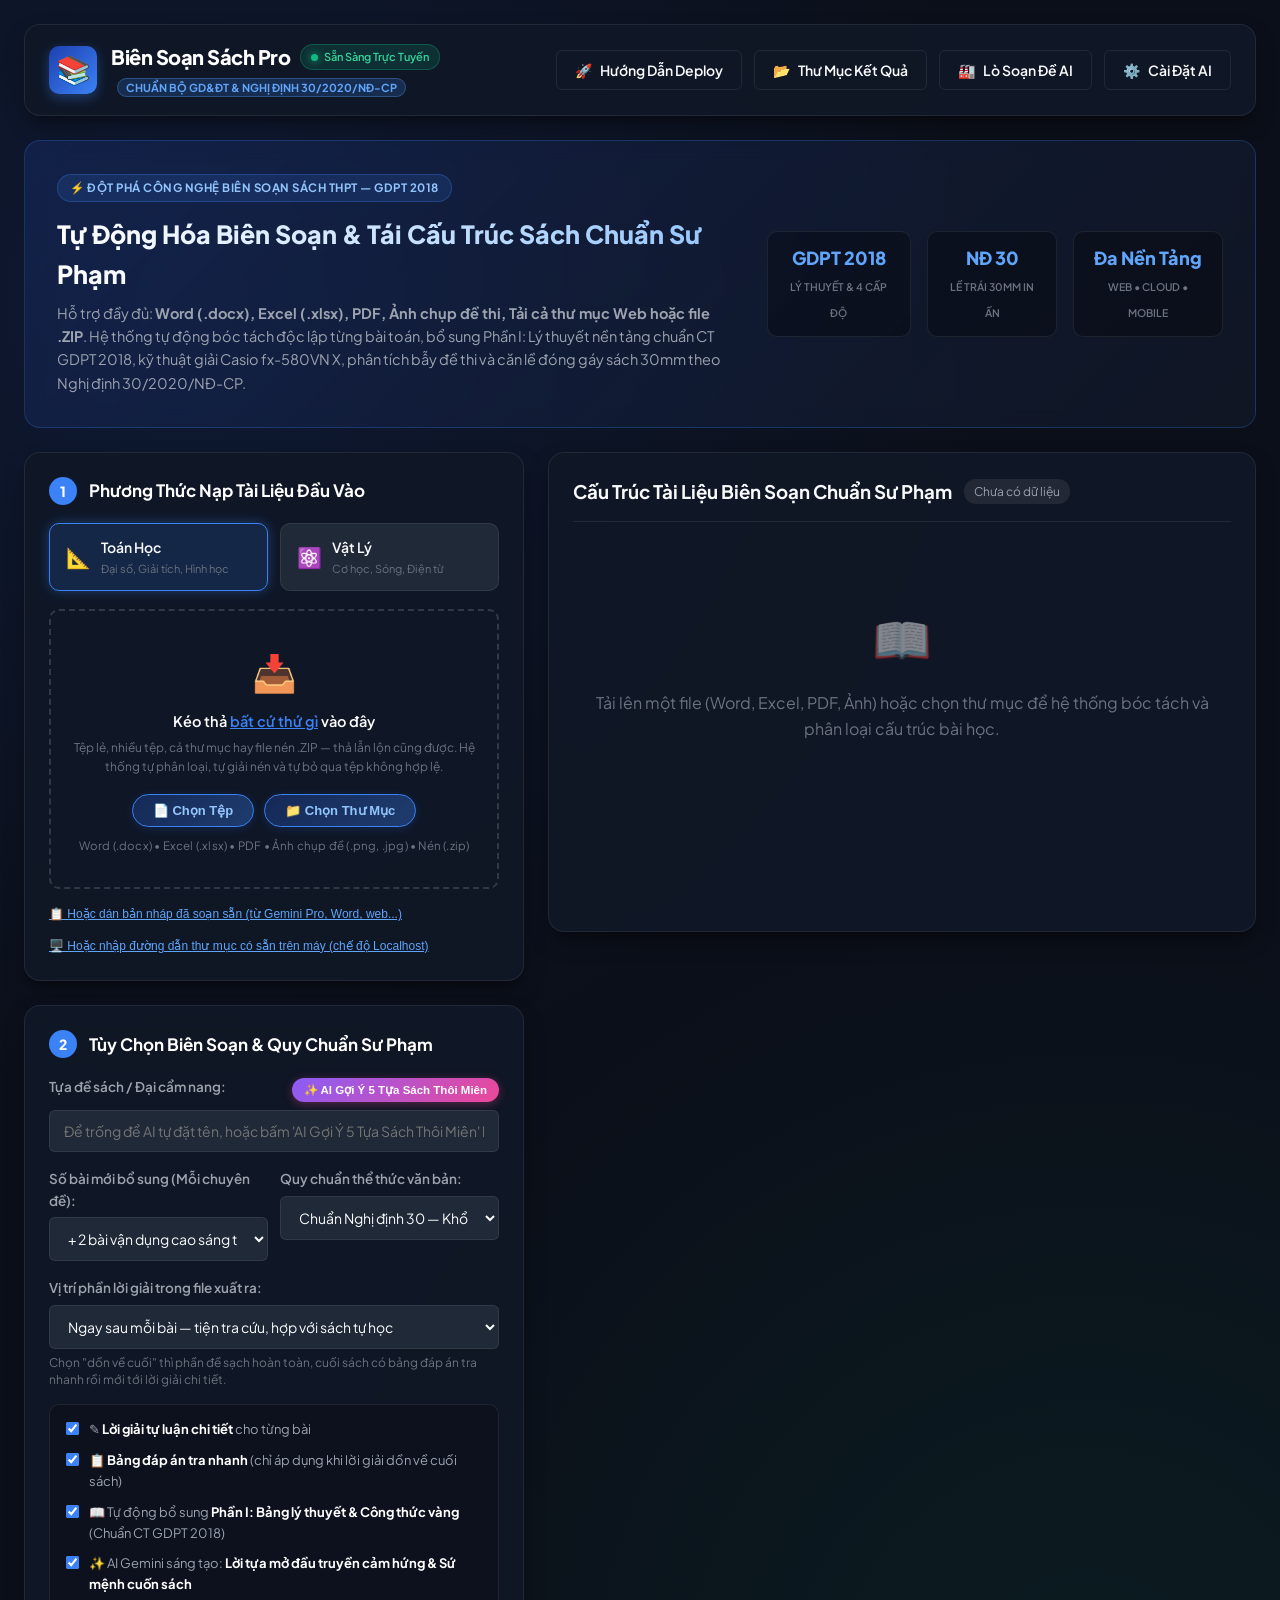
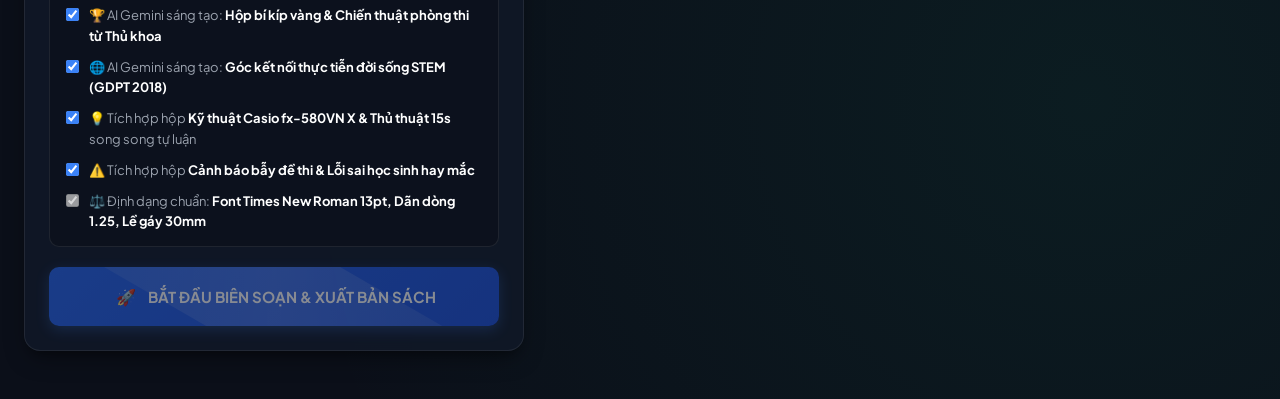
==== templates/index.html @ 0a82ee79 "feat: Nhan ban nhap dan vao - de Gemini Pro soan, cong cu chuan hoa va soi loi Nguoi dung de xuat qu" ====
<!DOCTYPE html>
<html lang="vi">
<head>
    <meta charset="UTF-8">
    <meta name="viewport" content="width=device-width, initial-scale=1.0">
    <title>Biên Soạn Sách Toán - Vật Lý Pro | Chuẩn Bộ GD&ĐT & Nghị Định 30</title>
    <link rel="preconnect" href="https://fonts.googleapis.com">
    <link rel="preconnect" href="https://fonts.gstatic.com" crossorigin>
    <link href="https://fonts.googleapis.com/css2?family=Plus+Jakarta+Sans:wght@400;500;600;700;800&family=JetBrains+Mono:wght@400;600&display=swap" rel="stylesheet">
    <link rel="stylesheet" href="/static/style.css?v=__ASSET_VERSION__">
</head>
<body>
    <div class="app-container">
        <!-- Top Navigation -->
        <header class="navbar">
            <div class="brand">
                <div class="brand-icon">📚</div>
                <div class="brand-text">
                    <div class="brand-title-wrap">
                        <h1>Biên Soạn Sách Pro</h1>
                        <span class="badge-status"><span class="dot-online"></span> Sẵn Sàng Trực Tuyến</span>
                    </div>
                    <span class="badge-tag">Chuẩn Bộ GD&ĐT & Nghị Định 30/2020/NĐ-CP</span>
                </div>
            </div>
            <div class="header-actions">
                <button id="btn-deploy-info" class="btn btn-outline" title="Hướng dẫn triển khai lên Web / Cloud Server">
                    <span class="icon">🚀</span> Hướng Dẫn Deploy
                </button>
                <button id="btn-open-folder" class="btn btn-outline" title="Mở thư mục output trên máy tính (Chế độ Local)">
                    <span class="icon">📂</span> Thư Mục Kết Quả
                </button>
                <button id="btn-forge" class="btn btn-outline" title="Dùng AI soạn câu hỏi mới cho ngân hàng, có thẩm định trước khi nhận">
                    <span class="icon">🏭</span> Lò Soạn Đề AI
                </button>
                <button id="btn-settings" class="btn btn-outline" title="Cấu hình Google Gemini AI">
                    <span class="icon">⚙️</span> Cài Đặt AI
                </button>
            </div>
        </header>

        <!-- Main Workspace -->
        <main class="main-content">
            <!-- Hero Banner -->
            <section class="hero-card">
                <div class="hero-body">
                    <div class="hero-pill">⚡ ĐỘT PHÁ CÔNG NGHỆ BIÊN SOẠN SÁCH THPT — GDPT 2018</div>
                    <h2>Tự Động Hóa Biên Soạn & Tái Cấu Trúc Sách Chuẩn Sư Phạm</h2>
                    <p>Hỗ trợ đầy đủ: <strong>Word (.docx), Excel (.xlsx), PDF, Ảnh chụp đề thi, Tải cả thư mục Web hoặc file .ZIP</strong>. Hệ thống tự động bóc tách độc lập từng bài toán, bổ sung Phần I: Lý thuyết nền tảng chuẩn CT GDPT 2018, kỹ thuật giải Casio fx-580VN X, phân tích bẫy đề thi và căn lề đóng gáy sách 30mm theo Nghị định 30/2020/NĐ-CP.</p>
                </div>
                <div class="hero-stats">
                    <div class="stat-item">
                        <span class="stat-num">GDPT 2018</span>
                        <span class="stat-label">Lý Thuyết & 4 Cấp Độ</span>
                    </div>
                    <div class="stat-item">
                        <span class="stat-num">NĐ 30</span>
                        <span class="stat-label">Lề Trái 30mm In Ấn</span>
                    </div>
                    <div class="stat-item">
                        <span class="stat-num">Đa Nền Tảng</span>
                        <span class="stat-label">Web • Cloud • Mobile</span>
                    </div>
                </div>
            </section>

            <div class="grid-layout">
                <!-- Left Column: Input & Configuration -->
                <div class="control-column">
                    <!-- Step 1: Input Mode Selection -->
                    <div class="card card-step">
                        <div class="step-header">
                            <span class="step-badge">1</span>
                            <h3>Phương Thức Nạp Tài Liệu Đầu Vào</h3>
                        </div>

                        <div class="subject-selector">
                            <div class="radio-card active" id="card-subject-toan" data-subject="toan">
                                <input type="radio" name="subject" id="subject-toan" value="toan" checked>
                                <span class="radio-icon">📐</span>
                                <div class="radio-text">
                                    <span class="radio-label">Toán Học</span>
                                    <span class="radio-sub">Đại số, Giải tích, Hình học</span>
                                </div>
                            </div>
                            <div class="radio-card" id="card-subject-vatly" data-subject="vatly">
                                <input type="radio" name="subject" id="subject-vatly" value="vatly">
                                <span class="radio-icon">⚛️</span>
                                <div class="radio-text">
                                    <span class="radio-label">Vật Lý</span>
                                    <span class="radio-sub">Cơ học, Sóng, Điện từ</span>
                                </div>
                            </div>
                        </div>

                        <!-- KHU VỰC NẠP LIỆU HỢP NHẤT -->
                        <div id="panel-ingest">
                            <div id="drop-zone" class="drop-zone">
                                <div class="drop-content">
                                    <div class="upload-icon">📥</div>
                                    <p class="drop-title">Kéo thả <span>bất cứ thứ gì</span> vào đây</p>
                                    <p class="drop-hint">
                                        Tệp lẻ, nhiều tệp, cả thư mục hay file nén .ZIP — thả lẫn lộn cũng được.
                                        Hệ thống tự phân loại, tự giải nén và tự bỏ qua tệp không hợp lệ.
                                    </p>
                                    <div class="browse-actions">
                                        <button type="button" class="btn-browse-action" id="btn-browse-file">📄 Chọn Tệp</button>
                                        <button type="button" class="btn-browse-action" id="btn-browse-folder">📁 Chọn Thư Mục</button>
                                    </div>
                                    <p class="drop-formats">Word (.docx) • Excel (.xlsx) • PDF • Ảnh chụp đề (.png, .jpg) • Nén (.zip)</p>
                                </div>
                            </div>

                            <input type="file" id="file-input" multiple
                                   accept=".docx,.doc,.xlsx,.xls,.pdf,.png,.jpg,.jpeg,.zip"
                                   style="display:none !important;">
                            <input type="file" id="folder-input" webkitdirectory directory multiple
                                   style="display:none !important;">

                            <!-- DÁN BẢN NHÁP TỪ GEMINI PRO -->
                            <div class="paste-zone">
                                <button type="button" id="toggle-paste" class="btn-link">
                                    📋 Hoặc dán bản nháp đã soạn sẵn (từ Gemini Pro, Word, web...)
                                </button>
                                <div id="paste-box" class="paste-box hidden">
                                    <div class="paste-flow">
                                        <strong>Quy trình tiết kiệm nhất:</strong>
                                        <span class="flow-step">1. Lấy câu lệnh mẫu bên dưới</span>
                                        <span class="flow-arrow">→</span>
                                        <span class="flow-step">2. Dán vào Gemini Pro, cho nó soạn</span>
                                        <span class="flow-arrow">→</span>
                                        <span class="flow-step">3. Dán kết quả về đây</span>
                                        <span class="flow-arrow">→</span>
                                        <span class="flow-step">4. Công cụ chuẩn hóa &amp; soi lỗi</span>
                                    </div>

                                    <div class="prompt-row">
                                        <label for="prompt-kind">Câu lệnh mẫu cho Gemini Pro:</label>
                                        <select id="prompt-kind" class="form-control">
                                            <option value="de_thi_2025">Soạn đề thi chuẩn 2025 (3 phần I/II/III)</option>
                                            <option value="de_thi_cu">Soạn đề trắc nghiệm truyền thống (4 phương án)</option>
                                            <option value="chuyen_de">Soạn tài liệu chuyên đề có lý thuyết</option>
                                            <option value="bo_sung_loi_giai">Bổ sung lời giải cho đề đã có</option>
                                        </select>
                                        <button type="button" id="btn-copy-prompt" class="btn btn-outline">📄 Chép câu lệnh</button>
                                    </div>
                                    <pre id="prompt-text" class="prompt-text"></pre>

                                    <label for="paste-input" class="paste-label">Dán bản nháp vào đây:</label>
                                    <textarea id="paste-input" class="form-control paste-input"
                                              placeholder="Câu 1. ...&#10;A. ...  B. ...  C. ...  D. ...&#10;Lời giải: ... Chọn C.&#10;&#10;Câu 2. ..."></textarea>
                                    <button type="button" id="btn-paste-submit" class="btn btn-primary">
                                        ⬆️ Nạp bản nháp &amp; soi lỗi
                                    </button>
                                </div>
                            </div>

                            <!-- Kết quả soi lỗi bản nháp -->
                            <div id="draft-check" class="draft-check hidden"></div>

                            <!-- Đường dẫn thư mục máy chủ (chỉ dùng khi chạy trên máy cá nhân) -->
                            <div class="server-scan-toggle">
                                <button type="button" id="toggle-server-scan" class="btn-link">
                                    🖥️ Hoặc nhập đường dẫn thư mục có sẵn trên máy (chế độ Localhost)
                                </button>
                                <div id="server-path-box" class="server-path-box hidden">
                                    <div class="input-with-button">
                                        <input type="text" id="folder-path-input" class="form-control" placeholder="Ví dụ: D:\Tài liệu số\Toán\Lớp 10">
                                        <button id="btn-scan-folder" class="btn btn-primary" type="button">Quét</button>
                                    </div>
                                </div>
                            </div>

                            <!-- Kết quả nạp liệu -->
                            <div id="ingest-results" class="folder-results-box hidden">
                                <div class="folder-summary-bar">
                                    <span id="ingest-summary" class="badge-tag">Đã nạp: 0 tài liệu</span>
                                    <button id="btn-clear-ingest" class="btn-small-danger">Xóa danh sách</button>
                                </div>
                                <div id="ingest-file-list" class="folder-file-list"></div>
                                <div id="ingest-skipped" class="ingest-skipped hidden"></div>

                                <!-- BẠN MUỐN NHẬN LẠI DẠNG NÀO -->
                                <div id="doctype-box" class="doctype-box hidden">
                                    <div id="doctype-detected" class="doctype-detected"></div>

                                    <label for="doctype-select" class="doctype-label doctype-label-main">
                                        📄 Bạn muốn nhận lại tài liệu dạng nào?
                                    </label>
                                    <select id="doctype-select" class="form-control doctype-main-select">
                                        <option value="" selected>Giữ nguyên dạng như tài liệu gốc (tự nhận diện)</option>
                                        <option value="DE_THI">ĐỀ THI — đề sạch để làm bài, đáp án &amp; lời giải dồn về cuối</option>
                                        <option value="CHUYEN_DE">TÀI LIỆU CHUYÊN ĐỀ — lý thuyết nền tảng rồi tới hệ thống bài tập</option>
                                        <option value="SACH">SÁCH NHIỀU CHƯƠNG — có mục lục, chia chương chuyên đề</option>
                                    </select>
                                    <p class="field-hint">
                                        Đưa vào đề thi mà chọn <strong>ĐỀ THI</strong> thì nhận lại đúng một đề hoàn chỉnh:
                                        phần đề sạch, cuối đề có bảng đáp án rồi mới tới hướng dẫn giải.
                                        Chọn dạng khác thì tài liệu được biên soạn lại thành dạng đó.
                                    </p>

                                    <label for="ai-scope-select" class="doctype-label">Mức dùng AI (ảnh hưởng trực tiếp tới chi phí):</label>
                                    <select id="ai-scope-select" class="form-control">
                                        <option value="thieu" selected>Tiết kiệm — chỉ nhờ AI những câu còn thiếu lời giải</option>
                                        <option value="tat_ca">Toàn bộ — AI viết lại mọi câu (tốn nhất)</option>
                                        <option value="khong">Không dùng AI — miễn phí hoàn toàn</option>
                                    </select>
                                </div>

                                <!-- Chỉ hiện khi có từ 2 tài liệu trở lên -->
                                <div id="batch-mode-selector" class="merge-mode-selector hidden">
                                    <label class="merge-option">
                                        <input type="radio" name="folder-mode" value="merge" checked>
                                        <div>
                                            <strong>📚 Gộp tất cả thành 1 cuốn ĐẠI CẨM NANG duy nhất</strong>
                                            <p>Có mục lục tổng thể, phân chia từng chương rành mạch, có lý thuyết chuyên sâu.</p>
                                        </div>
                                    </label>
                                    <label class="merge-option">
                                        <input type="radio" name="folder-mode" value="split">
                                        <div>
                                            <strong>📑 Tách riêng mỗi tài liệu thành một cuốn sách (kèm tải .ZIP 1-click)</strong>
                                            <p>Mỗi tài liệu xuất 1 file Word .docx riêng, tự động nén sẵn trọn bộ vào 1 file ZIP.</p>
                                        </div>
                                    </label>
                                </div>
                            </div>
                        </div>
                    </div>

                    <!-- Step 2: Customization Options -->
                    <div class="card card-step">
                        <div class="step-header">
                            <span class="step-badge">2</span>
                            <h3>Tùy Chọn Biên Soạn & Quy Chuẩn Sư Phạm</h3>
                        </div>

                        <div class="form-group">
                            <div class="label-with-action">
                                <label for="custom-title">Tựa đề sách / Đại cẩm nang:</label>
                                <button type="button" id="btn-suggest-titles" class="btn-ai-magic" title="Bấm để AI Gemini phân tích và sáng tạo 5 tựa sách cuốn hút người đọc nhất">
                                    ✨ AI Gợi Ý 5 Tựa Sách Thôi Miên
                                </button>
                            </div>
                            <input type="text" id="custom-title" class="form-control" placeholder="Để trống để AI tự đặt tên, hoặc bấm 'AI Gợi Ý 5 Tựa Sách Thôi Miên' bên trên...">

                            <!-- Drawer hiển thị 5 tựa sách thôi miên -->
                            <div id="ai-titles-drawer" class="ai-titles-drawer hidden">
                                <div class="ai-drawer-header">
                                    <h4>✨ 5 Tựa Đề Ngắn Gọn & Hook Hấp Dẫn:</h4>
                                    <div class="ai-drawer-actions">
                                        <button type="button" id="btn-refresh-titles" class="btn-refresh-titles" title="Đề xuất 5 tựa hoàn toàn khác">🔄 Đổi 5 tựa khác</button>
                                        <button type="button" id="btn-close-titles" class="btn-close-drawer">✕ Đóng</button>
                                    </div>
                                </div>
                                <div id="ai-titles-list" class="ai-titles-list">
                                    <div class="ai-title-loading">Đang phân tích tài liệu và kích hoạt động cơ sáng tạo Gemini AI...</div>
                                </div>
                            </div>
                        </div>

                        <div class="form-row">
                            <div class="form-group">
                                <label for="add-count">Số bài mới bổ sung (Mỗi chuyên đề):</label>
                                <select id="add-count" class="form-control">
                                    <option value="2" selected>+ 2 bài vận dụng cao sáng tạo</option>
                                    <option value="5">+ 5 bài vận dụng cao phân hóa</option>
                                    <option value="10">+ 10 bài phân hóa sâu</option>
                                    <option value="0">Không thêm bài mới</option>
                                </select>
                            </div>

                            <div class="form-group">
                                <label for="paper-format">Quy chuẩn thể thức văn bản:</label>
                                <select id="paper-format" class="form-control">
                                    <option value="a4" selected>Chuẩn Nghị định 30 — Khổ A4 (210×297mm), lề 30-15-20-20mm</option>
                                    <option value="b5">Sách bỏ túi — Khổ B5 (176×250mm), lề 30-15-20-20mm</option>
                                </select>
                            </div>
                        </div>

                        <div class="form-group">
                            <label for="solution-place">Vị trí phần lời giải trong file xuất ra:</label>
                            <select id="solution-place" class="form-control">
                                <option value="sau_moi_bai" selected>Ngay sau mỗi bài — tiện tra cứu, hợp với sách tự học</option>
                                <option value="cuoi_sach">Dồn về cuối sách — học sinh tự làm trước rồi mới xem đáp án</option>
                            </select>
                            <p class="field-hint">
                                Chọn "dồn về cuối" thì phần đề sạch hoàn toàn, cuối sách có bảng đáp án
                                tra nhanh rồi mới tới lời giải chi tiết.
                            </p>
                        </div>

                        <div class="feature-checklist">
                            <label class="checkbox-row">
                                <input type="checkbox" id="check-solution" checked>
                                <span>✎ <strong>Lời giải tự luận chi tiết</strong> cho từng bài</span>
                            </label>
                            <label class="checkbox-row">
                                <input type="checkbox" id="check-answer-key" checked>
                                <span>📋 <strong>Bảng đáp án tra nhanh</strong> (chỉ áp dụng khi lời giải dồn về cuối sách)</span>
                            </label>
                            <label class="checkbox-row">
                                <input type="checkbox" id="check-theory" checked>
                                <span>📖 Tự động bổ sung <strong>Phần I: Bảng lý thuyết & Công thức vàng</strong> (Chuẩn CT GDPT 2018)</span>
                            </label>
                            <label class="checkbox-row">
                                <input type="checkbox" id="check-foreword" checked>
                                <span>✨ AI Gemini sáng tạo: <strong>Lời tựa mở đầu truyền cảm hứng & Sứ mệnh cuốn sách</strong></span>
                            </label>
                            <label class="checkbox-row">
                                <input type="checkbox" id="check-secrets" checked>
                                <span>🏆 AI Gemini sáng tạo: <strong>Hộp bí kíp vàng & Chiến thuật phòng thi từ Thủ khoa</strong></span>
                            </label>
                            <label class="checkbox-row">
                                <input type="checkbox" id="check-stem" checked>
                                <span>🌐 AI Gemini sáng tạo: <strong>Góc kết nối thực tiễn đời sống STEM (GDPT 2018)</strong></span>
                            </label>
                            <label class="checkbox-row">
                                <input type="checkbox" id="check-casio" checked>
                                <span>💡 Tích hợp hộp <strong>Kỹ thuật Casio fx-580VN X & Thủ thuật 15s</strong> song song tự luận</span>
                            </label>
                            <label class="checkbox-row">
                                <input type="checkbox" id="check-traps" checked>
                                <span>⚠️ Tích hợp hộp <strong>Cảnh báo bẫy đề thi & Lỗi sai học sinh hay mắc</strong></span>
                            </label>
                            <label class="checkbox-row">
                                <input type="checkbox" id="check-font" checked disabled>
                                <span>⚖️ Định dạng chuẩn: <strong>Font Times New Roman 13pt, Dãn dòng 1.25, Lề gáy 30mm</strong></span>
                            </label>
                        </div>

                        <button id="btn-process" class="btn btn-primary btn-large btn-glow" disabled>
                            <span class="btn-icon">🚀</span> BẮT ĐẦU BIÊN SOẠN & XUẤT BẢN SÁCH
                        </button>
                    </div>
                </div>

                <!-- Right Column: Live Progress & Preview -->
                <div class="preview-column">
                    <!-- Progress Card -->
                    <div id="progress-card" class="card hidden">
                        <div class="step-header">
                            <div class="spinner"></div>
                            <h3>Tiến Trình Biên Soạn & Xuất Bản Sách</h3>
                        </div>
                        <div class="progress-container">
                            <div id="progress-bar" class="progress-bar"></div>
                        </div>
                        <p id="progress-status" class="progress-status-text">Đang chuẩn bị...</p>
                        <div class="progress-steps-list">
                            <div class="p-step active" id="pstep-1">✔ 1. Bóc tách độc lập bài toán</div>
                            <div class="p-step" id="pstep-2">⏳ 2. Bổ sung lý thuyết GDPT 2018</div>
                            <div class="p-step" id="pstep-3">⏳ 3. Thiết lập lời giải kép & Casio</div>
                            <div class="p-step" id="pstep-4">⏳ 4. Kiểm định thể thức Nghị định 30</div>
                        </div>
                    </div>

                    <!-- Result Ready Card -->
                    <div id="result-card" class="card result-card hidden">
                        <div class="result-header">
                            <div class="result-badge">🎉 ĐÃ BIÊN SOẠN THÀNH CÔNG THEO CHUẨN BGD</div>
                            <h3 id="result-book-title">Tên sách</h3>
                            <p id="result-book-subtitle" class="subtitle-text">Phụ đề</p>
                        </div>

                        <!-- Action Buttons: Download & Live Web Reader -->
                        <div id="result-single-actions" class="download-action-box">
                            <a id="btn-download" href="#" class="btn btn-success btn-large">
                                <span class="icon">📥</span> TẢI FILE WORD (.DOCX)
                            </a>
                            <button id="btn-read-online" class="btn btn-primary btn-large">
                                <span class="icon">👁️</span> ĐỌC SÁCH TRỰC TUYẾN
                            </button>
                            <button id="btn-open-result-folder" class="btn btn-secondary">
                                <span class="icon">📂</span> Mở Thư Mục
                            </button>
                        </div>

                        <!-- Result list if batch mode -->
                        <div id="result-batch-list" class="result-batch-list hidden">
                            <!-- Injected dynamically -->
                        </div>

                        <!-- QA Pre-flight Audit Scorecard -->
                        <div id="qa-scorecard" class="qa-scorecard hidden">
                            <div class="scorecard-header">
                                <div class="score-title-group">
                                    <span class="score-title">📋 BẢNG THẨM ĐỊNH CHẤT LƯỢNG VĂN BẢN</span>
                                    <span class="score-sub">Tuân thủ Nghị định 30/2020/NĐ-CP & Chương trình GDPT 2018</span>
                                </div>
                                <span id="qa-total-score" class="score-badge badge-success">100 / 100 ĐIỂM</span>
                            </div>
                            <div id="qa-checks-list" class="qa-checks-grid">
                                <!-- Dynamic check items -->
                            </div>
                        </div>
                    </div>

                    <!-- Preview Card -->
                    <div class="card preview-card">
                        <div class="card-header-bar">
                            <div class="header-left">
                                <h3>Cấu Trúc Tài Liệu Biên Soạn Chuẩn Sư Phạm</h3>
                                <span id="preview-badge" class="preview-badge">Chưa có dữ liệu</span>
                            </div>
                            <div class="preview-toolbar hidden" id="preview-toolbar">
                                <div class="level-filters">
                                    <button class="filter-chip active" data-level="all">Tất cả</button>
                                    <button class="filter-chip" data-level="Nhận biết">Nhận biết</button>
                                    <button class="filter-chip" data-level="Thông hiểu">Thông hiểu</button>
                                    <button class="filter-chip" data-level="Vận dụng">Vận dụng</button>
                                    <button class="filter-chip" data-level="Vận dụng cao">Vận dụng cao</button>
                                </div>
                                <button id="btn-toggle-solutions" class="btn-text-sm">👁️ Ẩn/Hiện Lời Giải</button>
                            </div>
                        </div>

                        <div id="preview-placeholder" class="preview-placeholder">
                            <div class="empty-icon">📖</div>
                            <p>Tải lên một file (Word, Excel, PDF, Ảnh) hoặc chọn thư mục để hệ thống bóc tách và phân loại cấu trúc bài học.</p>
                        </div>

                        <div id="preview-list" class="preview-list hidden">
                            <!-- Injected dynamically via JS -->
                        </div>
                    </div>
                </div>
            </div>
        </main>

        <!-- MODAL 1: Settings Modal -->
        <div id="modal-settings" class="modal-overlay hidden">
            <div class="modal-box">
                <div class="modal-header">
                    <h3>⚙️ Cấu Hình Google Gemini AI</h3>
                    <button id="btn-close-modal" class="btn-close">✕</button>
                </div>
                <div class="modal-body">
                    <div class="form-group">
                        <label for="gemini-api-key">Gemini API Key của riêng bạn:</label>
                        <div class="input-with-button">
                            <input type="password" id="gemini-api-key" class="form-control" placeholder="Dán khóa API của bạn (AIzaSy...)">
                            <button id="btn-toggle-key" class="btn-small" type="button">Hiện</button>
                        </div>
                        <div id="key-status" class="key-status">Chưa có khóa — đang dùng Bộ máy Offline</div>
                        <p class="field-hint">
                            🔒 <strong>Khóa chỉ được lưu trên trình duyệt của chính bạn</strong> và gửi kèm từng lượt biên soạn.
                            Máy chủ không lưu lại và không dùng chung với ai. Người khác vào trang này phải dán khóa của họ,
                            mỗi người tiêu hạn mức trên tài khoản Google của riêng mình.
                        </p>
                        <p class="field-hint">
                            Lấy API Key miễn phí tại <a href="https://aistudio.google.com/app/apikey" target="_blank">Google AI Studio</a>.
                            Để trống thì ứng dụng vẫn chạy bằng <strong>Bộ máy Toán học Thông minh Offline</strong>.
                        </p>
                    </div>

                    <div class="form-group">
                        <label for="gemini-model">Mô hình AI:</label>
                        <select id="gemini-model" class="form-control">
                            <option value="gemini-3.6-flash" selected>Gemini 3.6 Flash — nhanh, tiết kiệm hạn mức (khuyên dùng)</option>
                            <option value="gemini-3.6-pro">Gemini 3.6 Pro — lời giải sâu hơn, tốn hạn mức hơn</option>
                            <option value="gemini-2.5-flash">Gemini 2.5 Flash</option>
                            <option value="gemini-2.5-pro">Gemini 2.5 Pro</option>
                            <option value="gemini-2.0-flash">Gemini 2.0 Flash</option>
                        </select>
                        <p class="field-hint">Mô hình áp dụng cho riêng bạn, không ảnh hưởng người khác đang dùng trang.</p>
                    </div>
                </div>
                <div class="modal-footer">
                    <button id="btn-save-settings" class="btn btn-primary">Lưu Cấu Hình</button>
                </div>
            </div>
        </div>

        <!-- MODAL 2: Interactive Web Book Reader Modal (Đọc sách trực tuyến) -->
        <div id="modal-reader" class="modal-overlay hidden">
            <div class="modal-box reader-modal-box">
                <div class="modal-header reader-header">
                    <div class="reader-header-title">
                        <span class="reader-badge">CHUẨN SÁCH IN NGHỊ ĐỊNH 30 / GDPT 2018</span>
                        <h3 id="reader-book-title">Tên sách</h3>
                        <p id="reader-book-subtitle">Phụ đề</p>
                    </div>
                    <div class="reader-header-actions">
                        <button id="btn-print-reader" class="btn btn-outline btn-sm">🖨️ In / Xuất PDF</button>
                        <button id="btn-close-reader" class="btn-close">✕</button>
                    </div>
                </div>
                <div class="reader-body">
                    <div id="reader-content" class="reader-paper-a4">
                        <!-- Book Content rendered here formatted like a real published book -->
                    </div>
                </div>
            </div>
        </div>

        <!-- MODAL: LÒ SOẠN ĐỀ AI -->
        <div id="modal-forge" class="modal-overlay hidden">
            <div class="modal-box modal-box-wide">
                <div class="modal-header">
                    <h3>🏭 Lò Soạn Đề AI — Ngân hàng câu hỏi</h3>
                    <button id="btn-close-forge" class="btn-close">✕</button>
                </div>
                <div class="modal-body">
                    <div class="forge-note">
                        AI soạn đề mới, nhưng <strong>không câu nào vào ngân hàng nếu chưa qua đủ 3 lớp thẩm định</strong>:
                        kiểm tra cấu trúc → bắt AI giải lại độc lập (giấu đáp án) → đối chiếu số bằng sympy.
                        Câu bị loại vẫn hiện kèm lý do để bạn biết AI sai ở đâu.
                    </div>

                    <div id="forge-stats" class="forge-stats">Đang tải ngân hàng...</div>

                    <div class="forge-form">
                        <div class="form-group">
                            <label for="forge-topic">Chuyên đề:</label>
                            <select id="forge-topic" class="form-control"></select>
                        </div>
                        <div class="forge-row">
                            <div class="form-group">
                                <label for="forge-grade">Khối lớp:</label>
                                <select id="forge-grade" class="form-control">
                                    <option value="Lớp 10">Lớp 10</option>
                                    <option value="Lớp 11">Lớp 11</option>
                                    <option value="Lớp 12" selected>Lớp 12</option>
                                </select>
                            </div>
                            <div class="form-group">
                                <label for="forge-level">Mức độ:</label>
                                <select id="forge-level" class="form-control">
                                    <option value="Nhận biết">Nhận biết</option>
                                    <option value="Thông hiểu">Thông hiểu</option>
                                    <option value="Vận dụng" selected>Vận dụng</option>
                                    <option value="Vận dụng cao">Vận dụng cao</option>
                                </select>
                            </div>
                            <div class="form-group">
                                <label for="forge-count">Số câu:</label>
                                <select id="forge-count" class="form-control">
                                    <option value="2">2 câu</option>
                                    <option value="4" selected>4 câu</option>
                                    <option value="6">6 câu</option>
                                    <option value="8">8 câu</option>
                                </select>
                            </div>
                        </div>
                        <button id="btn-forge-run" class="btn btn-primary btn-large">
                            ⚡ Soạn đề & Thẩm định
                        </button>
                        <p class="field-hint">
                            Mỗi lượt soạn tốn <strong>2 lượt gọi API</strong> (1 soạn + 1 giải lại đối chiếu),
                            không phụ thuộc số câu. Gói Gemini miễn phí cho 20 lượt/ngày.
                        </p>
                    </div>

                    <div class="forge-backup">
                        <span class="forge-backup-note">
                            ⚠️ Trên bản Web, ngân hàng bị xóa mỗi lần deploy lại (đĩa máy chủ là tạm).
                            Hãy tải về để giữ công soạn đề.
                        </span>
                        <div class="forge-backup-actions">
                            <button type="button" id="btn-bank-export" class="btn btn-outline">📥 Tải ngân hàng về</button>
                            <button type="button" id="btn-bank-import" class="btn btn-outline">📤 Nhập lại từ tệp</button>
                            <input type="file" id="bank-import-input" accept=".json" style="display:none !important;">
                        </div>
                    </div>

                    <div id="forge-result" class="forge-result hidden"></div>
                </div>
            </div>
        </div>

        <!-- MÀN HÌNH KHÓA: chỉ hiện khi máy chủ có đặt mã truy cập nội bộ -->
        <div id="access-gate" class="access-gate hidden">
            <div class="access-box">
                <div class="access-icon">🔐</div>
                <h2>Tài liệu nội bộ</h2>
                <p class="access-desc">
                    Trang này chỉ dành cho người được cấp quyền.
                    Vui lòng nhập mã truy cập để tiếp tục.
                </p>
                <input type="password" id="access-code-input" class="form-control"
                       placeholder="Nhập mã truy cập" autocomplete="current-password">
                <div id="access-error" class="access-error hidden">Mã truy cập không đúng. Vui lòng thử lại.</div>
                <button id="btn-access-submit" class="btn btn-primary btn-large">Vào trang</button>
                <p class="access-hint">Mã được ghi nhớ trên trình duyệt này, lần sau không phải nhập lại.</p>
            </div>
        </div>

        <!-- MODAL 3: Cloud Web Deploy Guide Modal -->
        <div id="modal-deploy" class="modal-overlay hidden">
            <div class="modal-box">
                <div class="modal-header">
                    <h3>🚀 Hướng Dẫn Triển Khai Web (Cloud Deployment)</h3>
                    <button id="btn-close-deploy" class="btn-close">✕</button>
                </div>
                <div class="modal-body deploy-modal-content">
                    <p class="deploy-intro">Ứng dụng đã được tích hợp sẵn <strong>Dockerfile, requirements.txt và host binding 0.0.0.0</strong>, sẵn sàng triển khai 1-click lên bất kỳ dịch vụ Cloud nào:</p>
                    
                    <div class="deploy-card">
                        <h4>1. Triển khai qua Docker</h4>
                        <code>docker build -t bien-soan-sach .<br>docker run -p 8501:8501 bien-soan-sach</code>
                    </div>

                    <div class="deploy-card">
                        <h4>2. Triển khai Render.com / Railway / Cloud Run</h4>
                        <p><strong>Build Command:</strong> <code>pip install -r requirements.txt</code></p>
                        <p><strong>Start Command:</strong> <code>python app.py</code> hoặc <code>uvicorn app:app --host 0.0.0.0 --port $PORT</code></p>
                    </div>

                    <div class="deploy-card">
                        <h4>3. Triển khai VPS Linux (Ubuntu / Debian)</h4>
                        <code>git clone &lt;repo&gt;<br>pip install -r requirements.txt<br>nohup python app.py &</code>
                    </div>
                </div>
                <div class="modal-footer">
                    <button id="btn-dismiss-deploy" class="btn btn-primary">Đã Hiểu</button>
                </div>
            </div>
        </div>

    </div>

    <script src="/static/app.js?v=__ASSET_VERSION__"></script>
</body>
</html>
---- static/style.css ----
:root {
    --bg-main: #0B0F19;
    --bg-card: rgba(17, 24, 39, 0.88);
    --bg-card-hover: rgba(26, 36, 56, 0.92);
    --bg-input: #1F2937;
    --border-color: rgba(255, 255, 255, 0.08);
    --border-active: #3B82F6;

    --primary: #3B82F6;
    --primary-hover: #2563EB;
    --primary-glow: rgba(59, 130, 246, 0.35);

    --success: #10B981;
    --success-bg: rgba(16, 185, 129, 0.12);
    --success-border: rgba(16, 185, 129, 0.3);

    --warning: #F59E0B;
    --warning-bg: rgba(245, 158, 11, 0.12);

    --danger: #EF4444;
    --danger-bg: rgba(239, 68, 68, 0.12);
    --danger-border: rgba(239, 68, 68, 0.3);

    --text-main: #F9FAFB;
    --text-muted: #9CA3AF;
    --text-dim: #6B7280;

    --radius-lg: 16px;
    --radius-md: 10px;
    --radius-sm: 6px;
    --shadow-card: 0 10px 25px -5px rgba(0, 0, 0, 0.4), 0 8px 10px -6px rgba(0, 0, 0, 0.3);
    --transition: all 0.25s cubic-bezier(0.4, 0, 0.2, 1);
}

* {
    margin: 0;
    padding: 0;
    box-sizing: border-box;
}

body {
    font-family: 'Plus Jakarta Sans', -apple-system, BlinkMacSystemFont, 'Segoe UI', Roboto, sans-serif;
    background-color: var(--bg-main);
    color: var(--text-main);
    line-height: 1.6;
    min-height: 100vh;
    background-image: 
        radial-gradient(circle at 15% 15%, rgba(37, 99, 235, 0.12) 0%, transparent 40%),
        radial-gradient(circle at 85% 85%, rgba(16, 185, 129, 0.08) 0%, transparent 40%);
}

.app-container {
    max-width: 1400px;
    margin: 0 auto;
    padding: 24px;
}

/* ==========================================
   NAVIGATION
   ========================================== */
.navbar {
    display: flex;
    justify-content: space-between;
    align-items: center;
    padding: 16px 24px;
    background: var(--bg-card);
    backdrop-filter: blur(12px);
    border: 1px solid var(--border-color);
    border-radius: var(--radius-lg);
    margin-bottom: 24px;
    box-shadow: var(--shadow-card);
}

.brand {
    display: flex;
    align-items: center;
    gap: 14px;
}

.brand-icon {
    font-size: 28px;
    background: linear-gradient(135deg, #1E40AF, #3B82F6);
    width: 48px;
    height: 48px;
    display: flex;
    align-items: center;
    justify-content: center;
    border-radius: var(--radius-md);
    box-shadow: 0 4px 12px var(--primary-glow);
}

.brand-text h1 {
    font-size: 20px;
    font-weight: 800;
    letter-spacing: -0.5px;
    color: #FFFFFF;
}

.badge-tag {
    font-size: 11px;
    font-weight: 700;
    text-transform: uppercase;
    background: rgba(59, 130, 246, 0.2);
    color: #60A5FA;
    padding: 2px 8px;
    border-radius: 20px;
    border: 1px solid rgba(96, 165, 250, 0.3);
    margin-left: 6px;
}

.header-actions {
    display: flex;
    gap: 12px;
}

/* ==========================================
   HERO BANNER
   ========================================== */
.hero-card {
    background: linear-gradient(135deg, rgba(30, 58, 138, 0.3) 0%, rgba(17, 24, 39, 0.8) 100%);
    border: 1px solid rgba(59, 130, 246, 0.25);
    border-radius: var(--radius-lg);
    padding: 32px;
    margin-bottom: 24px;
    display: flex;
    justify-content: space-between;
    align-items: center;
    gap: 32px;
    backdrop-filter: blur(10px);
}

.hero-body h2 {
    font-size: 25px;
    font-weight: 800;
    margin-bottom: 8px;
    background: linear-gradient(90deg, #FFFFFF, #93C5FD);
    -webkit-background-clip: text;
    -webkit-text-fill-color: transparent;
}

.hero-body p {
    color: var(--text-muted);
    font-size: 14.5px;
    max-width: 720px;
}

.hero-stats {
    display: flex;
    gap: 16px;
}

.stat-item {
    background: rgba(0, 0, 0, 0.3);
    border: 1px solid var(--border-color);
    padding: 12px 18px;
    border-radius: var(--radius-md);
    text-align: center;
    min-width: 120px;
}

.stat-num {
    display: block;
    font-size: 18px;
    font-weight: 800;
    color: #60A5FA;
}

.stat-label {
    font-size: 10.5px;
    color: var(--text-dim);
    text-transform: uppercase;
    font-weight: 600;
}

/* ==========================================
   GRID LAYOUT
   ========================================== */
.grid-layout {
    display: grid;
    grid-template-columns: 500px 1fr;
    gap: 24px;
}

@media (max-width: 1100px) {
    .grid-layout {
        grid-template-columns: 1fr;
    }
    .hero-card {
        flex-direction: column;
        align-items: flex-start;
    }
}

/* ==========================================
   CARDS & STEPS
   ========================================== */
.card {
    background: var(--bg-card);
    border: 1px solid var(--border-color);
    border-radius: var(--radius-lg);
    padding: 24px;
    box-shadow: var(--shadow-card);
    backdrop-filter: blur(12px);
    margin-bottom: 24px;
}

.step-header {
    display: flex;
    align-items: center;
    gap: 12px;
    margin-bottom: 18px;
}

.step-badge {
    width: 28px;
    height: 28px;
    border-radius: 50%;
    background: var(--primary);
    color: #FFF;
    display: flex;
    align-items: center;
    justify-content: center;
    font-size: 14px;
    font-weight: 800;
}

.step-header h3 {
    font-size: 17px;
    font-weight: 700;
    color: #FFF;
}

/* ==========================================
   TABS SELECTOR
   ========================================== */
.tab-buttons {
    display: grid;
    grid-template-columns: 1fr 1fr;
    gap: 8px;
    margin-bottom: 16px;
}

.tab-btn {
    padding: 10px 12px;
    background: rgba(255, 255, 255, 0.05);
    border: 1px solid var(--border-color);
    border-radius: var(--radius-sm);
    color: var(--text-muted);
    font-size: 12.5px;
    font-weight: 600;
    cursor: pointer;
    transition: var(--transition);
    font-family: inherit;
}

.tab-btn:hover {
    background: rgba(255, 255, 255, 0.1);
}

.tab-btn.active {
    background: rgba(59, 130, 246, 0.2);
    border-color: var(--primary);
    color: #FFF;
}

/* ==========================================
   SUBJECT SELECTOR
   ========================================== */
.subject-selector {
    display: grid;
    grid-template-columns: 1fr 1fr;
    gap: 12px;
    margin-bottom: 18px;
}

.radio-card {
    display: flex;
    align-items: center;
    gap: 10px;
    padding: 12px 16px;
    background: var(--bg-input);
    border: 1px solid var(--border-color);
    border-radius: var(--radius-md);
    cursor: pointer;
    transition: var(--transition);
}

.radio-card input {
    display: none;
}

.radio-card.active {
    background: rgba(59, 130, 246, 0.15);
    border-color: var(--primary);
    box-shadow: 0 0 12px var(--primary-glow);
}

.radio-icon {
    font-size: 20px;
}

.radio-label {
    font-weight: 600;
    font-size: 14px;
}

/* ==========================================
   DROP ZONE & FOLDER RESULTS
   ========================================== */
.drop-zone {
    border: 2px dashed rgba(255, 255, 255, 0.15);
    border-radius: var(--radius-md);
    padding: 32px 20px;
    text-align: center;
    cursor: pointer;
    transition: var(--transition);
    background: rgba(17, 24, 39, 0.5);
}

.drop-zone:hover, .drop-zone.dragover {
    border-color: var(--primary);
    background: rgba(59, 130, 246, 0.08);
}

.upload-icon {
    font-size: 36px;
    margin-bottom: 10px;
}

.drop-title {
    font-size: 14.5px;
    font-weight: 600;
    color: #FFF;
    margin-bottom: 4px;
}

.drop-title span {
    color: var(--primary);
    text-decoration: underline;
}

.drop-hint {
    font-size: 12px;
    color: var(--text-dim);
}

.btn-browse-action {
    margin-top: 14px;
    background: linear-gradient(135deg, rgba(37, 99, 235, 0.25), rgba(59, 130, 246, 0.35));
    border: 1px solid #3B82F6;
    color: #93C5FD;
    padding: 8px 20px;
    border-radius: 20px;
    font-size: 13px;
    font-weight: 700;
    cursor: pointer;
    transition: all 0.25s ease;
    display: inline-block;
    box-shadow: 0 2px 8px rgba(37, 99, 235, 0.2);
}

.btn-browse-action:hover {
    background: linear-gradient(135deg, #2563EB, #1D4ED8);
    color: #FFF;
    transform: translateY(-2px);
    box-shadow: 0 4px 14px rgba(37, 99, 235, 0.45);
}

.file-status-box {
    display: flex;
    justify-content: space-between;
    align-items: center;
    background: rgba(59, 130, 246, 0.1);
    border: 1px solid rgba(59, 130, 246, 0.3);
    padding: 12px 16px;
    border-radius: var(--radius-md);
    margin-top: 14px;
}

.file-info {
    display: flex;
    align-items: center;
    gap: 12px;
}

.file-icon {
    font-size: 24px;
}

.file-name {
    display: block;
    font-weight: 600;
    font-size: 14px;
    color: #FFF;
}

.file-count {
    display: block;
    font-size: 12px;
    color: #93C5FD;
}

/* Folder Results */
.folder-results-box {
    background: rgba(0, 0, 0, 0.25);
    border: 1px solid var(--border-color);
    border-radius: var(--radius-md);
    padding: 14px;
    margin-top: 14px;
}

.folder-summary-bar {
    margin-bottom: 10px;
}

.folder-file-list {
    max-height: 180px;
    overflow-y: auto;
    display: flex;
    flex-direction: column;
    gap: 6px;
    margin-bottom: 14px;
    padding-right: 4px;
}

.folder-file-item {
    display: flex;
    justify-content: space-between;
    align-items: center;
    background: rgba(255, 255, 255, 0.03);
    padding: 6px 10px;
    border-radius: var(--radius-sm);
    font-size: 12.5px;
}

.merge-mode-selector {
    display: flex;
    flex-direction: column;
    gap: 10px;
    border-top: 1px solid var(--border-color);
    padding-top: 12px;
}

.merge-option {
    display: flex;
    align-items: flex-start;
    gap: 10px;
    background: rgba(255, 255, 255, 0.03);
    padding: 10px 12px;
    border-radius: var(--radius-sm);
    cursor: pointer;
    border: 1px solid transparent;
    transition: var(--transition);
}

.merge-option input {
    margin-top: 3px;
    accent-color: var(--primary);
}

.merge-option:hover {
    border-color: rgba(255, 255, 255, 0.15);
}

.merge-option strong {
    display: block;
    font-size: 13px;
    color: #FFF;
}

.merge-option p {
    font-size: 11.5px;
    color: var(--text-muted);
}

/* ==========================================
   FORMS & CONTROLS
   ========================================== */
.form-group {
    margin-bottom: 16px;
}

.form-group label {
    display: block;
    font-size: 13.5px;
    font-weight: 600;
    color: var(--text-muted);
    margin-bottom: 6px;
}

.form-row {
    display: grid;
    grid-template-columns: 1fr 1fr;
    gap: 12px;
}

.form-control {
    width: 100%;
    padding: 11px 14px;
    background: var(--bg-input);
    border: 1px solid var(--border-color);
    border-radius: var(--radius-sm);
    color: var(--text-main);
    font-family: inherit;
    font-size: 14px;
    outline: none;
    transition: var(--transition);
}

.form-control:focus {
    border-color: var(--primary);
    box-shadow: 0 0 0 3px var(--primary-glow);
}

.feature-checklist {
    background: rgba(0, 0, 0, 0.2);
    border: 1px solid var(--border-color);
    border-radius: var(--radius-md);
    padding: 14px 16px;
    margin-bottom: 20px;
    display: flex;
    flex-direction: column;
    gap: 10px;
}

.checkbox-row {
    display: flex;
    align-items: flex-start;
    gap: 10px;
    font-size: 13px;
    color: var(--text-muted);
    cursor: pointer;
}

.checkbox-row input {
    margin-top: 3px;
    accent-color: var(--primary);
}

.checkbox-row strong {
    color: #FFF;
}

/* ==========================================
   BUTTONS
   ========================================== */
.btn {
    display: inline-flex;
    align-items: center;
    justify-content: center;
    gap: 8px;
    padding: 10px 18px;
    font-size: 14px;
    font-weight: 600;
    border-radius: var(--radius-sm);
    cursor: pointer;
    transition: var(--transition);
    border: none;
    text-decoration: none;
    font-family: inherit;
}

.btn-large {
    width: 100%;
    padding: 15px 24px;
    font-size: 15px;
    font-weight: 700;
    border-radius: var(--radius-md);
}

.btn-primary {
    background: linear-gradient(135deg, #2563EB, #1D4ED8);
    color: #FFF;
    box-shadow: 0 4px 14px var(--primary-glow);
}

.btn-primary:hover:not(:disabled) {
    background: linear-gradient(135deg, #3B82F6, #2563EB);
    transform: translateY(-1px);
    box-shadow: 0 6px 20px var(--primary-glow);
}

.btn-primary:disabled {
    opacity: 0.5;
    cursor: not-allowed;
}

.btn-glow {
    position: relative;
    overflow: hidden;
}

.btn-glow::after {
    content: '';
    position: absolute;
    top: -50%;
    left: -50%;
    width: 200%;
    height: 200%;
    background: linear-gradient(60deg, transparent, rgba(255, 255, 255, 0.15), transparent);
    transform: rotate(30deg);
    animation: glow-sweep 4s infinite;
}

@keyframes glow-sweep {
    0% { transform: translateX(-100%) rotate(30deg); }
    100% { transform: translateX(100%) rotate(30deg); }
}

.btn-success {
    background: linear-gradient(135deg, #059669, #10B981);
    color: #FFF;
    box-shadow: 0 4px 14px rgba(16, 185, 129, 0.3);
}

.btn-outline {
    background: transparent;
    border: 1px solid var(--border-color);
    color: var(--text-main);
}

.btn-outline:hover {
    background: rgba(255, 255, 255, 0.05);
}

.btn-secondary {
    background: rgba(255, 255, 255, 0.1);
    color: var(--text-main);
}

.btn-icon {
    background: transparent;
    border: none;
    color: var(--text-muted);
    font-size: 16px;
    cursor: pointer;
    padding: 4px;
}

.btn-icon:hover {
    color: #FFF;
}

/* ==========================================
   PROGRESS & RESULT
   ========================================== */
.progress-container {
    background: rgba(0, 0, 0, 0.4);
    height: 8px;
    border-radius: 10px;
    overflow: hidden;
    margin: 14px 0 10px 0;
}

.progress-bar {
    height: 100%;
    width: 30%;
    background: linear-gradient(90deg, #3B82F6, #10B981);
    border-radius: 10px;
    animation: progress-indeterminate 2s infinite ease-in-out;
}

@keyframes progress-indeterminate {
    0% { width: 10%; transform: translateX(-100%); }
    50% { width: 60%; }
    100% { width: 100%; transform: translateX(100%); }
}

.progress-status-text {
    font-size: 13px;
    color: #93C5FD;
    font-weight: 500;
}

.spinner {
    width: 20px;
    height: 20px;
    border: 2px solid rgba(59, 130, 246, 0.2);
    border-top-color: #3B82F6;
    border-radius: 50%;
    animation: spin 0.8s linear infinite;
}

@keyframes spin {
    to { transform: rotate(360deg); }
}

.result-card {
    background: linear-gradient(135deg, rgba(16, 185, 129, 0.15), rgba(17, 24, 39, 0.9));
    border: 1px solid var(--success-border);
}

.result-badge {
    display: inline-block;
    background: var(--success-bg);
    color: #34D399;
    border: 1px solid var(--success-border);
    font-size: 11px;
    font-weight: 700;
    padding: 4px 10px;
    border-radius: 20px;
    margin-bottom: 8px;
}

.result-header h3 {
    font-size: 20px;
    color: #FFF;
    margin-bottom: 4px;
}

.subtitle-text {
    font-size: 13.5px;
    color: var(--text-muted);
    margin-bottom: 18px;
}

.download-action-box {
    display: flex;
    gap: 12px;
}

.result-batch-list {
    display: flex;
    flex-direction: column;
    gap: 8px;
    max-height: 240px;
    overflow-y: auto;
    margin-top: 14px;
}

.result-batch-item {
    display: flex;
    justify-content: space-between;
    align-items: center;
    background: rgba(255, 255, 255, 0.05);
    padding: 10px 14px;
    border-radius: var(--radius-sm);
    font-size: 13px;
}

/* ==========================================
   PREVIEW AREA
   ========================================== */
.preview-card {
    min-height: 480px;
}

.card-header-bar {
    display: flex;
    justify-content: space-between;
    align-items: center;
    border-bottom: 1px solid var(--border-color);
    padding-bottom: 14px;
    margin-bottom: 18px;
}

.preview-badge {
    font-size: 12px;
    background: rgba(255, 255, 255, 0.08);
    padding: 3px 10px;
    border-radius: 12px;
    color: var(--text-muted);
}

.preview-placeholder {
    text-align: center;
    padding: 60px 20px;
    color: var(--text-dim);
}

.empty-icon {
    font-size: 48px;
    margin-bottom: 14px;
    opacity: 0.5;
}

.preview-list {
    display: flex;
    flex-direction: column;
    gap: 18px;
    max-height: 700px;
    overflow-y: auto;
    padding-right: 6px;
}

.preview-item {
    background: rgba(0, 0, 0, 0.25);
    border: 1px solid var(--border-color);
    border-radius: var(--radius-md);
    padding: 16px;
    transition: var(--transition);
}

.preview-item:hover {
    border-color: rgba(255, 255, 255, 0.18);
}

.preview-item-header {
    display: flex;
    justify-content: space-between;
    align-items: center;
    margin-bottom: 8px;
}

.preview-qtitle {
    font-weight: 700;
    font-size: 14.5px;
    color: #60A5FA;
}

.badge-level {
    font-size: 11px;
    font-weight: 700;
    padding: 2px 8px;
    border-radius: 8px;
    background: rgba(59, 130, 246, 0.2);
    color: #93C5FD;
    border: 1px solid rgba(59, 130, 246, 0.4);
}

.badge-added {
    background: var(--success-bg);
    color: #34D399;
    border: 1px solid var(--success-border);
    font-size: 10.5px;
    font-weight: 700;
    padding: 2px 8px;
    border-radius: 10px;
}

.preview-qcontent {
    font-size: 13.5px;
    color: var(--text-main);
    margin-bottom: 12px;
    white-space: pre-wrap;
    font-family: "Times New Roman", serif;
    font-size: 14px;
}

.preview-options-grid {
    display: grid;
    grid-template-columns: 1fr 1fr;
    gap: 6px;
    background: rgba(255, 255, 255, 0.03);
    padding: 10px;
    border-radius: var(--radius-sm);
    margin-bottom: 12px;
    font-size: 13px;
    font-family: "Times New Roman", serif;
}

.preview-callout {
    border-radius: var(--radius-sm);
    padding: 10px 12px;
    font-size: 13px;
    margin-bottom: 8px;
    border-left: 3px solid transparent;
    font-family: "Times New Roman", serif;
}

.callout-theory {
    background: rgba(30, 58, 138, 0.2);
    border-left-color: #3B82F6;
    margin-bottom: 14px;
}

.callout-sol {
    background: rgba(59, 130, 246, 0.08);
    border-left-color: #3B82F6;
}

.callout-casio {
    background: var(--success-bg);
    border-left-color: var(--success);
}

.callout-trap {
    background: var(--danger-bg);
    border-left-color: var(--danger);
}

.callout-title {
    font-weight: 700;
    margin-bottom: 4px;
    display: block;
    font-family: 'Plus Jakarta Sans', sans-serif;
    font-size: 12px;
}

/* ==========================================
   MODAL
   ========================================== */
.modal-overlay {
    position: fixed;
    top: 0;
    left: 0;
    right: 0;
    bottom: 0;
    background: rgba(0, 0, 0, 0.7);
    backdrop-filter: blur(8px);
    display: flex;
    align-items: center;
    justify-content: center;
    z-index: 1000;
}

.modal-box {
    background: #131A29;
    border: 1px solid rgba(255, 255, 255, 0.15);
    border-radius: var(--radius-lg);
    width: 100%;
    max-width: 520px;
    box-shadow: 0 20px 40px rgba(0, 0, 0, 0.6);
    overflow: hidden;
}

.modal-header {
    display: flex;
    justify-content: space-between;
    align-items: center;
    padding: 18px 24px;
    border-bottom: 1px solid var(--border-color);
}

.modal-header h3 {
    font-size: 17px;
    color: #FFF;
}

.btn-close {
    background: transparent;
    border: none;
    color: var(--text-muted);
    font-size: 18px;
    cursor: pointer;
}

.modal-body {
    padding: 24px;
}

.modal-footer {
    padding: 16px 24px;
    border-top: 1px solid var(--border-color);
    display: flex;
    justify-content: flex-end;
}

.input-with-button {
    display: flex;
    gap: 8px;
}

.btn-small {
    padding: 0 14px;
    background: rgba(255, 255, 255, 0.1);
    color: #FFF;
    border: 1px solid var(--border-color);
    border-radius: var(--radius-sm);
    cursor: pointer;
}

.field-hint {
    font-size: 12px;
    color: var(--text-dim);
    margin-top: 6px;
    line-height: 1.4;
}

.field-hint a {
    color: var(--primary);
}

/* ==========================================
   WEB DEPLOYMENT & MODERN UI ADDITIONS
   ========================================== */
.brand-title-wrap {
    display: flex;
    align-items: center;
    gap: 10px;
}

.badge-status {
    display: inline-flex;
    align-items: center;
    gap: 6px;
    background: rgba(16, 185, 129, 0.15);
    color: #34D399;
    padding: 3px 10px;
    border-radius: 20px;
    font-size: 11px;
    font-weight: 600;
    border: 1px solid rgba(16, 185, 129, 0.3);
}

.dot-online {
    width: 7px;
    height: 7px;
    background-color: #10B981;
    border-radius: 50%;
    box-shadow: 0 0 8px #10B981;
    animation: pulseDot 2s infinite ease-in-out;
}

@keyframes pulseDot {
    0%, 100% { opacity: 1; transform: scale(1); }
    50% { opacity: 0.4; transform: scale(0.85); }
}

.hero-pill {
    display: inline-block;
    padding: 4px 12px;
    background: rgba(59, 130, 246, 0.15);
    color: #93C5FD;
    border: 1px solid rgba(59, 130, 246, 0.3);
    border-radius: 20px;
    font-size: 11.5px;
    font-weight: 700;
    margin-bottom: 12px;
    letter-spacing: 0.5px;
}

.radio-text {
    display: flex;
    flex-direction: column;
}

.radio-sub {
    font-size: 11px;
    color: var(--text-dim);
    margin-top: 2px;
}

.label-with-action {
    display: flex;
    justify-content: space-between;
    align-items: center;
    margin-bottom: 6px;
}

.ai-badge-hint {
    font-size: 11px;
    color: #34D399;
    background: rgba(16, 185, 129, 0.1);
    padding: 2px 8px;
    border-radius: 12px;
    border: 1px solid rgba(16, 185, 129, 0.25);
}

.btn-small-danger {
    background: rgba(239, 68, 68, 0.15);
    border: 1px solid rgba(239, 68, 68, 0.3);
    color: #F87171;
    padding: 3px 8px;
    border-radius: var(--radius-sm);
    font-size: 11px;
    cursor: pointer;
}

.btn-link {
    background: transparent;
    border: none;
    color: #60A5FA;
    font-size: 12px;
    cursor: pointer;
    text-decoration: underline;
    margin-top: 8px;
    display: inline-block;
}

.server-scan-toggle {
    margin-top: 6px;
}

.server-path-box {
    margin-top: 8px;
    padding: 10px;
    background: rgba(255, 255, 255, 0.02);
    border-radius: var(--radius-sm);
    border: 1px dashed var(--border-color);
}

.header-left {
    display: flex;
    align-items: center;
    gap: 12px;
}

.preview-toolbar {
    display: flex;
    align-items: center;
    gap: 12px;
}

.level-filters {
    display: flex;
    gap: 6px;
}

.filter-chip {
    background: rgba(255, 255, 255, 0.05);
    border: 1px solid var(--border-color);
    color: var(--text-muted);
    padding: 4px 10px;
    border-radius: 20px;
    font-size: 11.5px;
    cursor: pointer;
    transition: var(--transition);
}

.filter-chip.active, .filter-chip:hover {
    background: var(--primary);
    border-color: var(--primary);
    color: #FFFFFF;
}

.btn-text-sm {
    background: transparent;
    border: none;
    color: #38BDF8;
    font-size: 12px;
    cursor: pointer;
    text-decoration: underline;
}

/* Progress Steps List */
.progress-steps-list {
    display: grid;
    grid-template-columns: repeat(2, 1fr);
    gap: 8px;
    margin-top: 14px;
}

.p-step {
    padding: 8px 12px;
    border-radius: var(--radius-sm);
    background: rgba(255, 255, 255, 0.03);
    border: 1px solid var(--border-color);
    font-size: 12px;
    color: var(--text-dim);
}

.p-step.active {
    border-color: var(--primary);
    color: #93C5FD;
    background: rgba(59, 130, 246, 0.08);
}

.p-step.completed {
    border-color: var(--success);
    color: #34D399;
    background: rgba(16, 185, 129, 0.08);
}

/* ==========================================
   QA PRE-FLIGHT AUDIT SCORECARD
   ========================================== */
.qa-scorecard {
    margin-top: 20px;
    background: rgba(255, 255, 255, 0.03);
    border: 1px solid rgba(255, 255, 255, 0.1);
    border-radius: var(--radius-md);
    padding: 16px;
}

.scorecard-header {
    display: flex;
    justify-content: space-between;
    align-items: center;
    margin-bottom: 14px;
    padding-bottom: 10px;
    border-bottom: 1px solid rgba(255, 255, 255, 0.08);
}

.score-title-group {
    display: flex;
    flex-direction: column;
}

.score-title {
    font-size: 13px;
    font-weight: 700;
    color: #E2E8F0;
    letter-spacing: 0.5px;
}

.score-sub {
    font-size: 11px;
    color: var(--text-dim);
    margin-top: 2px;
}

.score-badge {
    padding: 4px 12px;
    border-radius: 20px;
    font-size: 12px;
    font-weight: 700;
}

.score-badge.badge-success {
    background: rgba(16, 185, 129, 0.2);
    color: #34D399;
    border: 1px solid rgba(16, 185, 129, 0.4);
}

.qa-checks-grid {
    display: flex;
    flex-direction: column;
    gap: 10px;
}

.qa-check-item {
    display: flex;
    align-items: flex-start;
    gap: 10px;
    background: rgba(15, 23, 42, 0.4);
    padding: 10px 12px;
    border-radius: var(--radius-sm);
    border-left: 3px solid #34D399;
}

.qa-check-icon {
    font-size: 14px;
    color: #34D399;
    margin-top: 1px;
}

.qa-check-content {
    flex: 1;
}

.qa-check-name {
    font-size: 12.5px;
    font-weight: 600;
    color: #F8FAFC;
    display: flex;
    justify-content: space-between;
}

.qa-check-score {
    color: #34D399;
    font-weight: 700;
}

.qa-check-detail {
    font-size: 11.5px;
    color: var(--text-dim);
    margin-top: 3px;
    line-height: 1.4;
}

/* ==========================================
   WEB BOOK READER MODAL
   ========================================== */
.reader-modal-box {
    max-width: 1050px;
    width: 95vw;
    height: 90vh;
    display: flex;
    flex-direction: column;
    padding: 0;
    background: #0D1322;
    overflow: hidden;
}

.reader-header {
    padding: 16px 24px;
    background: #111827;
    display: flex;
    justify-content: space-between;
    align-items: center;
    border-bottom: 1px solid var(--border-color);
}

.reader-badge {
    font-size: 10.5px;
    font-weight: 700;
    letter-spacing: 1px;
    color: #38BDF8;
    display: block;
    margin-bottom: 2px;
}

.reader-header-title h3 {
    font-size: 16px;
    color: #FFF;
    font-weight: 700;
}

.reader-header-title p {
    font-size: 12px;
    color: var(--text-muted);
}

.reader-header-actions {
    display: flex;
    align-items: center;
    gap: 10px;
}

.reader-body {
    flex: 1;
    overflow-y: auto;
    padding: 30px;
    background: #080D1A;
    display: flex;
    justify-content: center;
}

.reader-paper-a4 {
    width: 100%;
    max-width: 820px;
    min-height: 1050px;
    background: #FFFFFF;
    color: #1A202C;
    font-family: 'Times New Roman', Times, serif;
    padding: 50px 45px 50px 60px; /* 30mm left margin in-book feel */
    border-radius: 4px;
    box-shadow: 0 15px 35px rgba(0,0,0,0.5);
    line-height: 1.45;
}

.reader-cover {
    text-align: center;
    padding: 40px 20px 30px 20px;
    border-bottom: 2px solid #1A365D;
    margin-bottom: 30px;
}

.reader-cover h1 {
    font-size: 24px;
    font-weight: 800;
    color: #1A365D;
    margin-bottom: 10px;
    text-transform: uppercase;
}

.reader-cover .reader-sub {
    font-size: 14.5px;
    color: #2B6CB0;
    font-style: italic;
    margin-bottom: 16px;
}

.reader-cover .reader-intro {
    background: #F8FAFC;
    border-left: 3px solid #2B6CB0;
    padding: 12px 16px;
    font-size: 13px;
    color: #4A5568;
    text-align: left;
    border-radius: 3px;
}

.reader-section-title {
    font-size: 16px;
    font-weight: 700;
    color: #1A365D;
    border-bottom: 1.5px solid #CBD5E1;
    padding-bottom: 6px;
    margin: 28px 0 16px 0;
    text-transform: uppercase;
}

.reader-q-card {
    margin-bottom: 22px;
    padding-bottom: 14px;
    border-bottom: 1px dashed #E2E8F0;
}

.reader-q-head {
    font-size: 14.5px;
    font-weight: 700;
    color: #1A365D;
    margin-bottom: 5px;
}

.reader-q-text {
    font-size: 14px;
    margin-bottom: 8px;
    line-height: 1.45;
}

.reader-options-box {
    display: grid;
    grid-template-columns: 1fr 1fr;
    gap: 8px;
    margin: 10px 0;
}

.reader-opt-item {
    background: #F8FAFC;
    padding: 6px 10px;
    border-radius: 3px;
    border: 1px solid #E2E8F0;
    font-size: 13px;
}

.reader-opt-item.correct {
    font-weight: bold;
    color: #15803D;
    border-color: #86EFAC;
    background: #F0FDF4;
}

.reader-callout {
    margin-top: 10px;
    padding: 10px 14px;
    border-radius: 4px;
    border-left: 4px solid;
    font-size: 13px;
}

.reader-callout-sol {
    background: #F0FDF4;
    border-color: #2F855A;
}

.reader-callout-casio {
    background: #EFF6FF;
    border-color: #2B6CB0;
}

.reader-callout-trap {
    background: #FFF5F5;
    border-color: #C53030;
}

/* ==========================================
   DEPLOY MODAL
   ========================================== */
.deploy-modal-content {
    display: flex;
    flex-direction: column;
    gap: 14px;
}

.deploy-intro {
    font-size: 13.5px;
    color: #CBD5E1;
    line-height: 1.5;
}

.deploy-card {
    background: rgba(15, 23, 42, 0.6);
    border: 1px solid var(--border-color);
    padding: 14px;
    border-radius: var(--radius-sm);
}

.deploy-card h4 {
    font-size: 13.5px;
    color: #93C5FD;
    margin-bottom: 6px;
    font-weight: 700;
}

.deploy-card p {
    font-size: 12.5px;
    color: var(--text-muted);
    margin-bottom: 4px;
}

.deploy-card code {
    display: block;
    background: rgba(0, 0, 0, 0.4);
    padding: 8px 12px;
    border-radius: 4px;
    font-family: 'JetBrains Mono', monospace;
    font-size: 12px;
    color: #34D399;
    margin-top: 6px;
    line-height: 1.5;
    word-break: break-all;
}

/* ==========================================
   AI CREATIVE SUITE & TITLES DRAWER
   ========================================== */
.btn-ai-magic {
    background: linear-gradient(135deg, #8B5CF6, #EC4899);
    color: #FFF;
    border: none;
    padding: 5px 12px;
    border-radius: 20px;
    font-size: 11.5px;
    font-weight: 700;
    cursor: pointer;
    box-shadow: 0 2px 10px rgba(236, 72, 153, 0.35);
    transition: all 0.25s cubic-bezier(0.4, 0, 0.2, 1);
    display: inline-flex;
    align-items: center;
    gap: 6px;
    animation: pulse-magic 3s infinite;
}

.btn-ai-magic:hover {
    transform: translateY(-2px) scale(1.03);
    box-shadow: 0 4px 16px rgba(236, 72, 153, 0.55);
}

@keyframes pulse-magic {
    0%, 100% { box-shadow: 0 2px 10px rgba(236, 72, 153, 0.35); }
    50% { box-shadow: 0 4px 18px rgba(139, 92, 246, 0.6); }
}

.ai-titles-drawer {
    margin-top: 12px;
    background: rgba(15, 23, 42, 0.85);
    border: 1px solid rgba(139, 92, 246, 0.4);
    border-radius: var(--radius-md);
    padding: 16px;
    box-shadow: 0 10px 30px rgba(0, 0, 0, 0.5);
    animation: slideDown 0.3s ease-out;
}

@keyframes slideDown {
    from { opacity: 0; transform: translateY(-10px); }
    to { opacity: 1; transform: translateY(0); }
}

.ai-drawer-header {
    display: flex;
    justify-content: space-between;
    align-items: center;
    margin-bottom: 12px;
    padding-bottom: 8px;
    border-bottom: 1px solid rgba(255, 255, 255, 0.1);
}

.ai-drawer-header h4 {
    font-size: 13.5px;
    color: #F472B6;
    margin: 0;
    font-weight: 700;
}

.btn-close-drawer {
    background: rgba(255, 255, 255, 0.08);
    border: 1px solid rgba(255, 255, 255, 0.15);
    color: #CBD5E1;
    font-size: 11.5px;
    padding: 3px 8px;
    border-radius: 4px;
    cursor: pointer;
}

.btn-close-drawer:hover {
    background: rgba(239, 68, 68, 0.2);
    color: #F87171;
    border-color: #EF4444;
}

.ai-titles-list {
    display: flex;
    flex-direction: column;
    gap: 10px;
    max-height: 420px;
    overflow-y: auto;
}

.ai-title-card {
    background: rgba(30, 41, 59, 0.7);
    border: 1px solid rgba(255, 255, 255, 0.08);
    border-radius: var(--radius-sm);
    padding: 12px 14px;
    transition: all 0.2s ease;
    display: flex;
    flex-direction: column;
    gap: 6px;
}

.ai-title-card:hover {
    border-color: #8B5CF6;
    background: rgba(30, 41, 59, 0.95);
    transform: translateX(4px);
}

.ai-card-style-badge {
    font-size: 10.5px;
    font-weight: 700;
    text-transform: uppercase;
    color: #A78BFA;
    letter-spacing: 0.5px;
}

.ai-card-main-title {
    font-size: 13.5px;
    font-weight: 800;
    color: #F8FAFC;
    line-height: 1.4;
}

.ai-card-subtitle {
    font-size: 12px;
    color: #94A3B8;
    font-style: italic;
    line-height: 1.4;
}

.ai-card-hook {
    font-size: 11.5px;
    color: #34D399;
    background: rgba(5, 150, 105, 0.1);
    border-left: 2px solid #10B981;
    padding: 4px 8px;
    border-radius: 0 4px 4px 0;
    line-height: 1.35;
}

.btn-apply-title {
    align-self: flex-start;
    margin-top: 4px;
    background: linear-gradient(135deg, #3B82F6, #1D4ED8);
    color: #FFF;
    border: none;
    padding: 5px 12px;
    border-radius: 4px;
    font-size: 11.5px;
    font-weight: 600;
    cursor: pointer;
    transition: all 0.2s;
}

.btn-apply-title:hover {
    background: linear-gradient(135deg, #10B981, #059669);
    transform: translateY(-1px);
}

.ai-title-loading {
    padding: 20px;
    text-align: center;
    color: #CBD5E1;
    font-size: 13px;
    font-style: italic;
}

.hidden {
    display: none !important;
}

/* ==========================================================
   KHU VỰC NẠP LIỆU HỢP NHẤT
   ========================================================== */
.browse-actions {
    display: flex;
    gap: 10px;
    justify-content: center;
    flex-wrap: wrap;
    margin-top: 4px;
}

.drop-formats {
    margin-top: 10px;
    font-size: 11.5px;
    color: var(--text-dim);
    letter-spacing: 0.2px;
}

.ingest-loading,
.ingest-error {
    padding: 14px;
    text-align: center;
    font-size: 13px;
    color: var(--text-muted);
}

.ingest-error {
    color: #F87171;
}

.ingest-skipped {
    margin-top: 8px;
    padding: 9px 12px;
    border-radius: 8px;
    background: rgba(234, 179, 8, 0.08);
    border: 1px solid rgba(234, 179, 8, 0.25);
    font-size: 11.5px;
    line-height: 1.55;
    color: #EAB308;
}

/* Trạng thái khóa API riêng của người dùng */
.key-status {
    margin: 8px 0 4px;
    padding: 8px 11px;
    border-radius: 8px;
    font-size: 12px;
    line-height: 1.5;
    background: rgba(148, 163, 184, 0.10);
    border: 1px solid rgba(148, 163, 184, 0.22);
    color: var(--text-muted);
}

.key-status-on {
    background: rgba(34, 197, 94, 0.10);
    border-color: rgba(34, 197, 94, 0.30);
    color: #4ADE80;
}

.key-status-local {
    background: rgba(59, 130, 246, 0.10);
    border-color: rgba(59, 130, 246, 0.30);
    color: #60A5FA;
}

/* ==========================================================
   MÀN HÌNH KHÓA TRUY CẬP NỘI BỘ
   ========================================================== */
.access-gate {
    position: fixed;
    inset: 0;
    z-index: 9999;
    display: flex;
    align-items: center;
    justify-content: center;
    padding: 20px;
    background: rgba(8, 12, 22, 0.97);
    backdrop-filter: blur(6px);
}

.access-box {
    width: 100%;
    max-width: 400px;
    padding: 32px 28px;
    text-align: center;
    border-radius: 16px;
    background: var(--card-bg, #121826);
    border: 1px solid rgba(148, 163, 184, 0.20);
    box-shadow: 0 24px 60px rgba(0, 0, 0, 0.55);
}

.access-icon { font-size: 42px; margin-bottom: 10px; }

.access-box h2 {
    margin: 0 0 8px;
    font-size: 20px;
    color: var(--text-main, #E2E8F0);
}

.access-desc {
    margin: 0 0 20px;
    font-size: 13px;
    line-height: 1.6;
    color: var(--text-muted, #94A3B8);
}

.access-box .form-control { text-align: center; letter-spacing: 2px; }

.access-box .btn { width: 100%; margin-top: 14px; justify-content: center; }

.access-error {
    margin-top: 10px;
    padding: 8px 11px;
    border-radius: 8px;
    font-size: 12.5px;
    background: rgba(239, 68, 68, 0.12);
    border: 1px solid rgba(239, 68, 68, 0.32);
    color: #F87171;
}

.access-hint {
    margin: 14px 0 0;
    font-size: 11.5px;
    color: var(--text-dim, #64748B);
}

/* ==========================================================
   LÒ SOẠN ĐỀ AI
   ========================================================== */
.modal-box-wide { max-width: 820px; }

.forge-note {
    padding: 11px 13px;
    margin-bottom: 14px;
    border-radius: 9px;
    font-size: 12.5px;
    line-height: 1.65;
    background: rgba(59, 130, 246, 0.09);
    border: 1px solid rgba(59, 130, 246, 0.26);
    color: var(--text-muted);
}

.forge-stats {
    padding: 11px 13px;
    margin-bottom: 14px;
    border-radius: 9px;
    background: rgba(148, 163, 184, 0.09);
    border: 1px solid rgba(148, 163, 184, 0.20);
    font-size: 12.5px;
}
.forge-stat-row { display: flex; gap: 22px; flex-wrap: wrap; }
.forge-stat-detail { margin-top: 6px; font-size: 11.5px; color: var(--text-dim); }

.forge-row { display: flex; gap: 12px; flex-wrap: wrap; }
.forge-row .form-group { flex: 1; min-width: 130px; }
.forge-form .btn-large { width: 100%; justify-content: center; margin-top: 6px; }

.forge-result { margin-top: 18px; }
.forge-loading, .forge-error {
    padding: 16px; text-align: center; font-size: 13px; color: var(--text-muted);
}
.forge-error { color: #F87171; }

.forge-summary {
    padding: 10px 13px;
    margin-bottom: 12px;
    border-radius: 8px;
    font-size: 13px;
    background: rgba(148, 163, 184, 0.10);
}

.forge-card {
    padding: 13px 15px;
    margin-bottom: 12px;
    border-radius: 10px;
    border: 1px solid rgba(148, 163, 184, 0.22);
    background: rgba(255, 255, 255, 0.02);
}
.forge-card-ok { border-left: 3px solid #22C55E; }
.forge-card-bad { border-left: 3px solid #EF4444; }

.forge-card-head {
    display: flex; justify-content: space-between; align-items: center;
    margin-bottom: 8px; font-size: 11.5px;
}
.forge-badge { font-weight: 700; }
.forge-level { color: var(--text-dim); }

.forge-content { font-size: 13.5px; line-height: 1.65; margin-bottom: 9px; }

.forge-opts {
    display: grid; grid-template-columns: 1fr 1fr; gap: 6px; margin-bottom: 9px;
}
.forge-opt {
    padding: 5px 9px; border-radius: 6px; font-size: 12.5px;
    background: rgba(148, 163, 184, 0.08);
}
.forge-opt-correct {
    background: rgba(34, 197, 94, 0.14);
    border: 1px solid rgba(34, 197, 94, 0.32);
    font-weight: 600;
}

.forge-answer { font-size: 12.5px; margin-bottom: 8px; color: var(--text-muted); }

.forge-solution summary {
    cursor: pointer; font-size: 12.5px; color: var(--text-muted); padding: 3px 0;
}
.forge-solution div {
    padding: 9px 11px; margin-top: 6px; border-radius: 7px;
    font-size: 12.5px; line-height: 1.7;
    background: rgba(148, 163, 184, 0.07);
}

.forge-checks { list-style: none; padding: 0; margin: 9px 0 0; font-size: 11.8px; line-height: 1.75; }
.forge-pass { color: #4ADE80; }
.forge-fail { color: #F87171; }

@media (max-width: 560px) {
    .forge-opts { grid-template-columns: 1fr; }
}

.forge-backup {
    margin-top: 16px;
    padding: 11px 13px;
    border-radius: 9px;
    background: rgba(234, 179, 8, 0.07);
    border: 1px solid rgba(234, 179, 8, 0.22);
}
.forge-backup-note { display: block; font-size: 11.8px; line-height: 1.6; color: #EAB308; }
.forge-backup-actions { display: flex; gap: 9px; margin-top: 9px; flex-wrap: wrap; }
.forge-backup-actions .btn { padding: 6px 13px; font-size: 12px; }

/* Nút đổi 5 tựa khác trong drawer gợi ý tựa */
.ai-drawer-actions { display: flex; gap: 8px; align-items: center; }

.btn-refresh-titles {
    padding: 5px 12px;
    border-radius: 7px;
    font-size: 12px;
    font-weight: 600;
    cursor: pointer;
    color: #60A5FA;
    background: rgba(59, 130, 246, 0.12);
    border: 1px solid rgba(59, 130, 246, 0.32);
    transition: background 0.15s ease;
}
.btn-refresh-titles:hover:not(:disabled) { background: rgba(59, 130, 246, 0.22); }
.btn-refresh-titles:disabled { opacity: 0.55; cursor: default; }

/* Nhận diện loại tài liệu & chọn định dạng đầu ra */
.doctype-box {
    margin-top: 10px;
    padding: 10px 12px;
    border-radius: 9px;
    background: rgba(59, 130, 246, 0.07);
    border: 1px solid rgba(59, 130, 246, 0.22);
}
.doctype-detected { font-size: 12.5px; line-height: 1.6; margin-bottom: 8px; }
.doctype-warn { color: #EAB308; font-size: 11.5px; }
.doctype-label { display: block; font-size: 11.8px; color: var(--text-muted); margin-bottom: 4px; }
.doctype-box .form-control { font-size: 12.5px; padding: 6px 9px; }
.doctype-cost { margin-top: 6px; font-size: 11.8px; color: #4ADE80; }


/* Ô chọn dạng đầu ra — làm nổi bật vì đây là lựa chọn quan trọng nhất */
.doctype-label-main {
    font-size: 13.5px !important;
    font-weight: 700;
    color: var(--text-main, #E2E8F0) !important;
    margin-bottom: 6px !important;
}

.doctype-main-select {
    border-color: rgba(59, 130, 246, 0.45) !important;
    background: rgba(59, 130, 246, 0.08) !important;
    font-weight: 600;
}

.doctype-box .field-hint { margin: 6px 0 12px; }

/* Khung xem trước dạng ĐỀ THI */
.preview-exam-banner { text-align: center; }
.preview-exam-banner .exam-org {
    font-size: 12px; font-weight: 700; letter-spacing: 1px;
    color: var(--text-muted); margin-bottom: 6px;
}
.preview-exam-banner .exam-name-line {
    margin-top: 12px; font-size: 12.5px; color: var(--text-muted); text-align: left;
}
.preview-exam-banner .exam-note {
    margin-top: 9px; padding: 8px 11px; border-radius: 8px;
    font-size: 11.8px; line-height: 1.6; text-align: left;
    background: rgba(59, 130, 246, 0.09);
    border: 1px solid rgba(59, 130, 246, 0.24);
    color: var(--text-muted);
}


/* ==========================================================
   DÁN BẢN NHÁP TỪ GEMINI PRO
   ========================================================== */
.paste-zone { margin-top: 10px; }

.paste-box {
    margin-top: 10px; padding: 13px;
    border-radius: 10px;
    background: rgba(139, 92, 246, 0.07);
    border: 1px solid rgba(139, 92, 246, 0.26);
}

.paste-flow {
    display: flex; flex-wrap: wrap; gap: 7px; align-items: center;
    font-size: 11.8px; line-height: 1.7; margin-bottom: 12px;
    color: var(--text-muted);
}
.paste-flow strong { color: var(--text-main); width: 100%; margin-bottom: 2px; }
.flow-step {
    padding: 3px 9px; border-radius: 20px;
    background: rgba(139, 92, 246, 0.14);
    border: 1px solid rgba(139, 92, 246, 0.28);
}
.flow-arrow { color: var(--text-dim); }

.prompt-row { display: flex; gap: 8px; align-items: flex-end; flex-wrap: wrap; margin-bottom: 8px; }
.prompt-row label { flex: 100%; font-size: 11.8px; color: var(--text-muted); margin-bottom: 3px; }
.prompt-row .form-control { flex: 1; min-width: 210px; font-size: 12.5px; }
.prompt-row .btn { padding: 7px 14px; font-size: 12.5px; white-space: nowrap; }

.prompt-text {
    max-height: 190px; overflow-y: auto;
    padding: 10px 12px; margin: 0 0 12px;
    border-radius: 8px;
    background: rgba(15, 23, 42, 0.55);
    border: 1px solid rgba(148, 163, 184, 0.18);
    font-family: "JetBrains Mono", monospace;
    font-size: 11.2px; line-height: 1.65;
    white-space: pre-wrap; word-break: break-word;
    color: var(--text-muted);
}

.paste-label { display: block; font-size: 11.8px; color: var(--text-muted); margin-bottom: 4px; }
.paste-input {
    width: 100%; min-height: 150px; resize: vertical;
    font-family: "JetBrains Mono", monospace; font-size: 12.3px; line-height: 1.6;
}
.paste-box .btn-primary { width: 100%; margin-top: 9px; justify-content: center; }

/* Kết quả soi lỗi bản nháp */
.draft-check { margin-top: 11px; padding: 11px 13px; border-radius: 9px; font-size: 12.3px; }
.draft-ok {
    background: rgba(34, 197, 94, 0.09); border: 1px solid rgba(34, 197, 94, 0.30); color: #4ADE80;
}
.draft-warn {
    background: rgba(234, 179, 8, 0.08); border: 1px solid rgba(234, 179, 8, 0.28); color: #EAB308;
}
.draft-err {
    background: rgba(239, 68, 68, 0.09); border: 1px solid rgba(239, 68, 68, 0.30); color: #F87171;
}
.draft-check ul { margin: 7px 0 0; padding-left: 18px; line-height: 1.75; }
.draft-check .draft-head { font-weight: 700; }
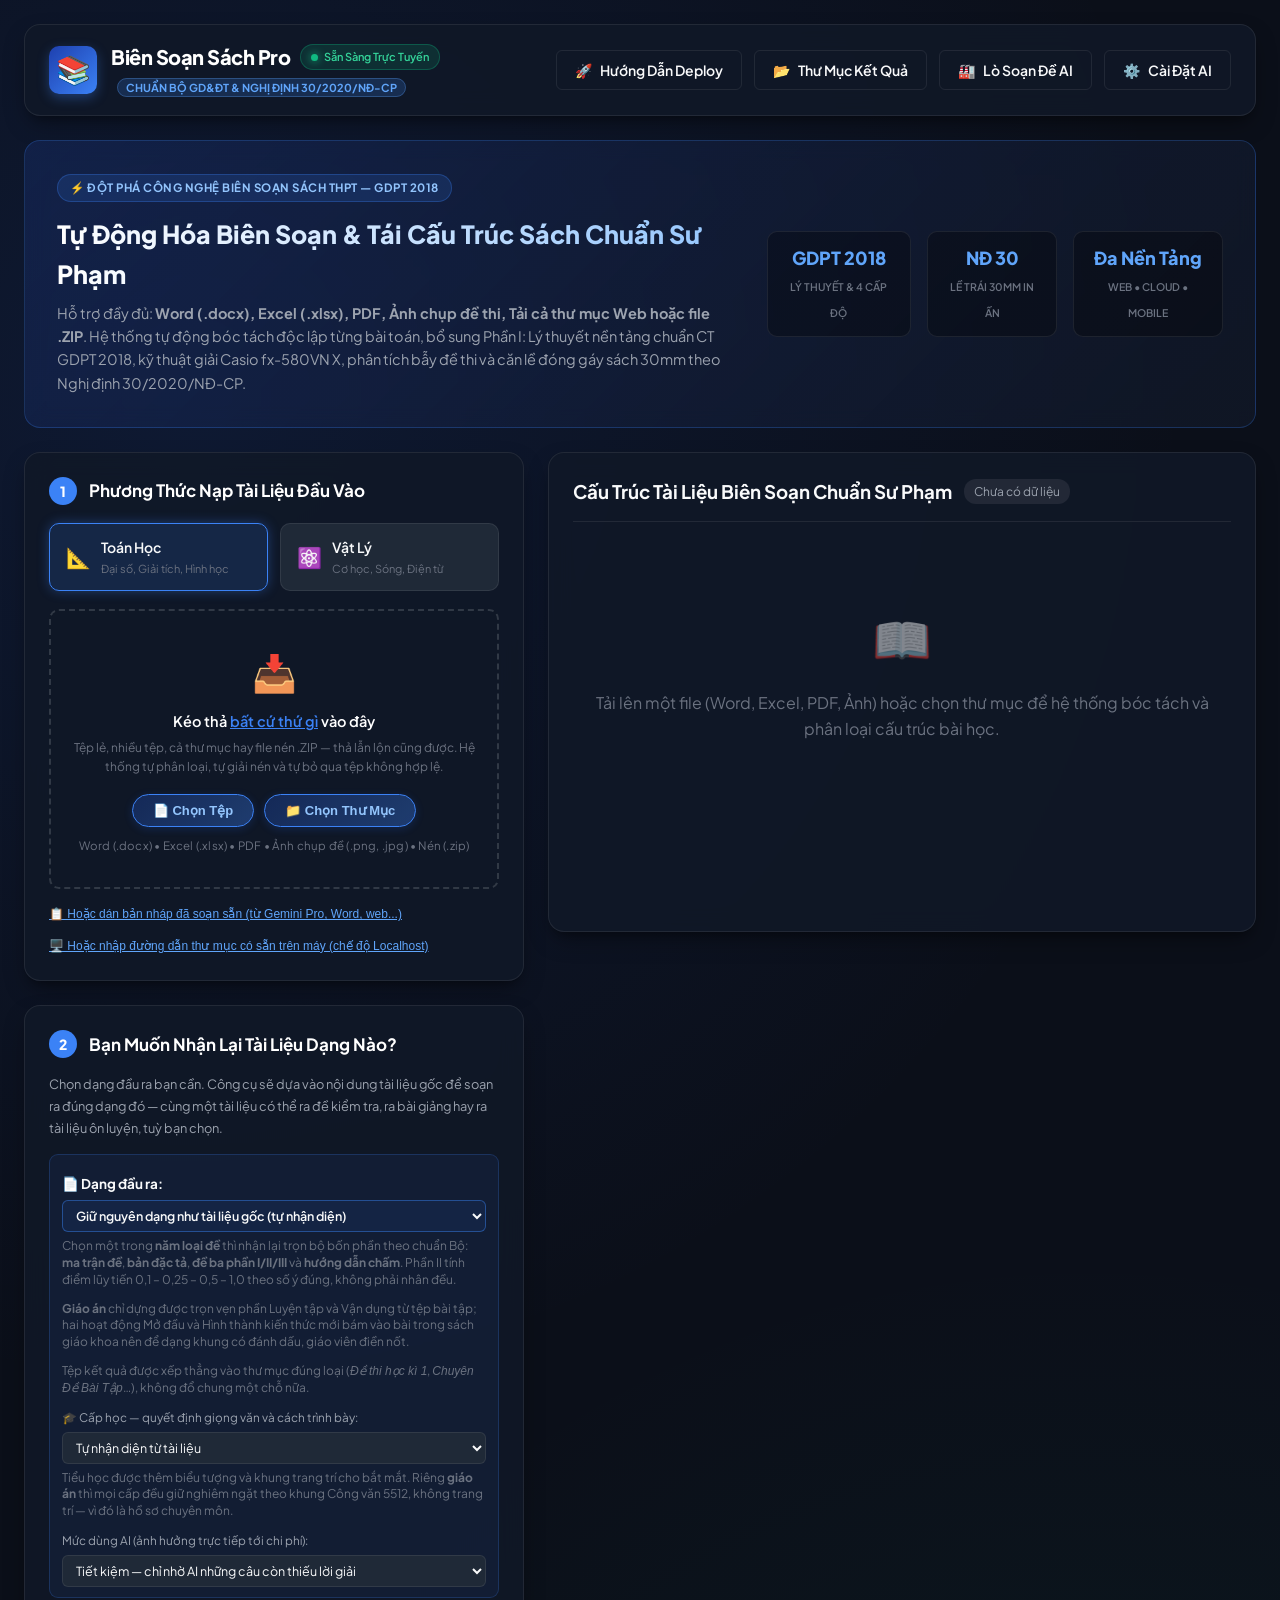
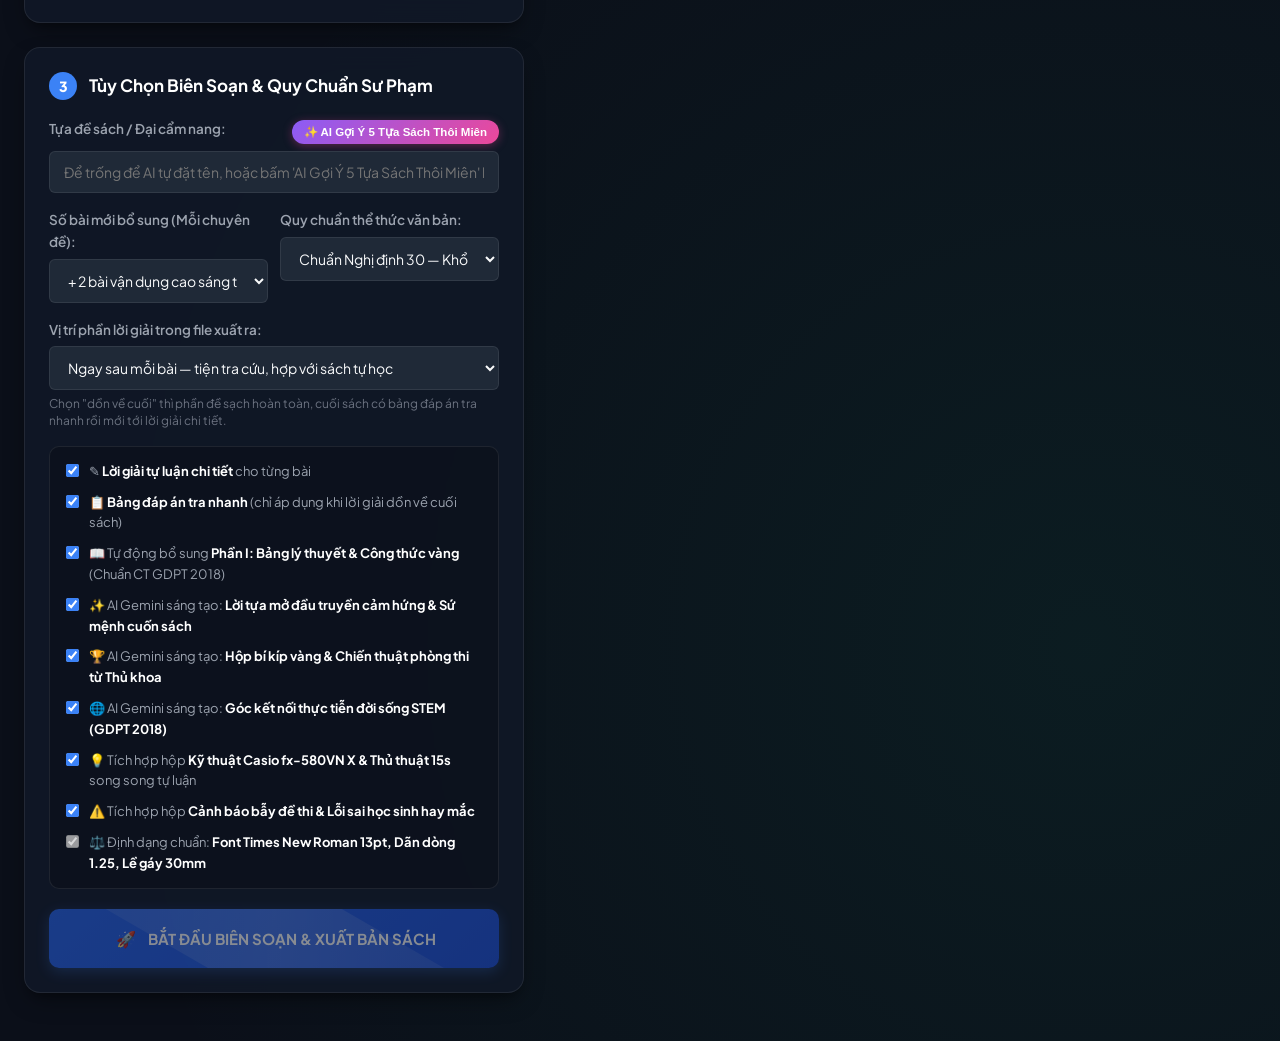
==== commit ee251966: "fix: O chon dau ra thanh buoc rieng, thay ngay khong can nap tai lieu Nguoi dung bao "toi chua thay " ====
--- a/templates/index.html
+++ b/templates/index.html
@@ -180,33 +180,6 @@
                                 <div id="ingest-file-list" class="folder-file-list"></div>
                                 <div id="ingest-skipped" class="ingest-skipped hidden"></div>
 
-                                <!-- BẠN MUỐN NHẬN LẠI DẠNG NÀO -->
-                                <div id="doctype-box" class="doctype-box hidden">
-                                    <div id="doctype-detected" class="doctype-detected"></div>
-
-                                    <label for="doctype-select" class="doctype-label doctype-label-main">
-                                        📄 Bạn muốn nhận lại tài liệu dạng nào?
-                                    </label>
-                                    <select id="doctype-select" class="form-control doctype-main-select">
-                                        <option value="" selected>Giữ nguyên dạng như tài liệu gốc (tự nhận diện)</option>
-                                        <option value="DE_THI">ĐỀ THI — đề sạch để làm bài, đáp án &amp; lời giải dồn về cuối</option>
-                                        <option value="CHUYEN_DE">TÀI LIỆU CHUYÊN ĐỀ — lý thuyết nền tảng rồi tới hệ thống bài tập</option>
-                                        <option value="SACH">SÁCH NHIỀU CHƯƠNG — có mục lục, chia chương chuyên đề</option>
-                                    </select>
-                                    <p class="field-hint">
-                                        Đưa vào đề thi mà chọn <strong>ĐỀ THI</strong> thì nhận lại đúng một đề hoàn chỉnh:
-                                        phần đề sạch, cuối đề có bảng đáp án rồi mới tới hướng dẫn giải.
-                                        Chọn dạng khác thì tài liệu được biên soạn lại thành dạng đó.
-                                    </p>
-
-                                    <label for="ai-scope-select" class="doctype-label">Mức dùng AI (ảnh hưởng trực tiếp tới chi phí):</label>
-                                    <select id="ai-scope-select" class="form-control">
-                                        <option value="thieu" selected>Tiết kiệm — chỉ nhờ AI những câu còn thiếu lời giải</option>
-                                        <option value="tat_ca">Toàn bộ — AI viết lại mọi câu (tốn nhất)</option>
-                                        <option value="khong">Không dùng AI — miễn phí hoàn toàn</option>
-                                    </select>
-                                </div>
-
                                 <!-- Chỉ hiện khi có từ 2 tài liệu trở lên -->
                                 <div id="batch-mode-selector" class="merge-mode-selector hidden">
                                     <label class="merge-option">
@@ -228,10 +201,97 @@
                         </div>
                     </div>
 
+                    <!-- Bước chọn đầu ra: LUÔN hiện, không đợi nạp tài liệu.
+                         Trước đây khối này nằm trong khung kết quả nên chỉ xuất
+                         hiện sau khi nạp xong — người dùng báo "không thấy phần
+                         chọn đầu ra ở đâu". Cho chọn trước cũng đúng thói quen
+                         hơn: biết mình cần gì rồi mới đưa tài liệu vào. -->
+                    <div class="card card-step">
+                        <div class="step-header">
+                            <span class="step-badge">2</span>
+                            <h3>Bạn Muốn Nhận Lại Tài Liệu Dạng Nào?</h3>
+                        </div>
+                        <p class="step-intro">
+                            Chọn dạng đầu ra bạn cần. Công cụ sẽ dựa vào nội dung tài liệu gốc
+                            để soạn ra đúng dạng đó — cùng một tài liệu có thể ra đề kiểm tra,
+                            ra bài giảng hay ra tài liệu ôn luyện, tuỳ bạn chọn.
+                        </p>
+                            <!-- BẠN MUỐN NHẬN LẠI DẠNG NÀO -->
+                            <div id="doctype-box" class="doctype-box">
+                                <div id="doctype-detected" class="doctype-detected"></div>
+
+                                <label for="doctype-select" class="doctype-label doctype-label-main">
+                                    📄 Dạng đầu ra:
+                                </label>
+                                <select id="doctype-select" class="form-control doctype-main-select">
+                                    <option value="" selected>Giữ nguyên dạng như tài liệu gốc (tự nhận diện)</option>
+                                    <optgroup label="Đề kiểm tra, đề thi — chuẩn 2025, kèm ma trận &amp; bản đặc tả">
+                                        <option value="DE_CHUONG_BAI">Đề kiểm tra theo chương bài — 45 phút</option>
+                                        <option value="DE_GIUA_KI_1">Đề kiểm tra giữa học kì 1 — 60 phút</option>
+                                        <option value="DE_GIUA_KI_2">Đề kiểm tra giữa học kì 2 — 60 phút</option>
+                                        <option value="DE_HOC_KI_1">Đề thi học kì 1 — 90 phút, cấu trúc đầy đủ</option>
+                                        <option value="DE_HOC_KI_2">Đề thi học kì 2 — 90 phút, cấu trúc đầy đủ</option>
+                                    </optgroup>
+                                    <optgroup label="Tài liệu ôn luyện">
+                                        <option value="CHUYEN_DE_BT">Chuyên đề bài tập — lý thuyết rồi tới hệ thống bài tập</option>
+                                        <option value="TAI_LIEU_HSG">Tài liệu học sinh giỏi — chuyên sâu, chủ yếu tự luận</option>
+                                    </optgroup>
+                                    <optgroup label="Giáo án &amp; bài giảng">
+                                        <option value="GIAO_AN">Giáo án Word — khung Công văn 5512, bốn hoạt động</option>
+                                        <option value="BAI_GIANG">Bài giảng PowerPoint — mỗi bài một slide đề + một slide đáp án</option>
+                                    </optgroup>
+                                    <optgroup label="Dạng cũ (vẫn dùng được)">
+                                        <option value="DE_THI">Đề thi một phần — trắc nghiệm thuần, dạng trước 2025</option>
+                                        <option value="CHUYEN_DE">Tài liệu chuyên đề</option>
+                                        <option value="SACH">Sách nhiều chương — có mục lục</option>
+                                    </optgroup>
+                                </select>
+                                <p class="field-hint">
+                                    Chọn một trong <strong>năm loại đề</strong> thì nhận lại trọn bộ bốn phần theo
+                                    chuẩn Bộ: <strong>ma trận đề</strong>, <strong>bản đặc tả</strong>,
+                                    <strong>đề ba phần I/II/III</strong> và <strong>hướng dẫn chấm</strong>.
+                                    Phần II tính điểm lũy tiến 0,1 – 0,25 – 0,5 – 1,0 theo số ý đúng,
+                                    không phải nhân đều.
+                                </p>
+                                <p class="field-hint">
+                                    <strong>Giáo án</strong> chỉ dựng được trọn vẹn phần Luyện tập và Vận dụng
+                                    từ tệp bài tập; hai hoạt động Mở đầu và Hình thành kiến thức mới bám vào bài
+                                    trong sách giáo khoa nên để dạng khung có đánh dấu, giáo viên điền nốt.
+                                </p>
+                                <p class="field-hint">
+                                    Tệp kết quả được xếp thẳng vào thư mục đúng loại
+                                    (<em>Đề thi học kì 1</em>, <em>Chuyên Đề Bài Tập</em>…),
+                                    không đổ chung một chỗ nữa.
+                                </p>
+
+                                <label for="cap-hoc-select" class="doctype-label">
+                                    🎓 Cấp học — quyết định giọng văn và cách trình bày:
+                                </label>
+                                <select id="cap-hoc-select" class="form-control">
+                                    <option value="" selected>Tự nhận diện từ tài liệu</option>
+                                    <option value="TIEU_HOC">TIỂU HỌC — câu ngắn dễ hiểu, có biểu tượng và trang trí bắt mắt</option>
+                                    <option value="THCS">TRUNG HỌC CƠ SỞ — trung tính, thuật ngữ chuẩn</option>
+                                    <option value="THPT">TRUNG HỌC PHỔ THÔNG — trang trọng, học thuật</option>
+                                </select>
+                                <p class="field-hint">
+                                    Tiểu học được thêm biểu tượng và khung trang trí cho bắt mắt.
+                                    Riêng <strong>giáo án</strong> thì mọi cấp đều giữ nghiêm ngặt theo khung
+                                    Công văn 5512, không trang trí — vì đó là hồ sơ chuyên môn.
+                                </p>
+
+                                <label for="ai-scope-select" class="doctype-label">Mức dùng AI (ảnh hưởng trực tiếp tới chi phí):</label>
+                                <select id="ai-scope-select" class="form-control">
+                                    <option value="thieu" selected>Tiết kiệm — chỉ nhờ AI những câu còn thiếu lời giải</option>
+                                    <option value="tat_ca">Toàn bộ — AI viết lại mọi câu (tốn nhất)</option>
+                                    <option value="khong">Không dùng AI — miễn phí hoàn toàn</option>
+                                </select>
+                            </div>
+                    </div>
+
                     <!-- Step 2: Customization Options -->
                     <div class="card card-step">
                         <div class="step-header">
-                            <span class="step-badge">2</span>
+                            <span class="step-badge">3</span>
                             <h3>Tùy Chọn Biên Soạn & Quy Chuẩn Sư Phạm</h3>
                         </div>
 
@@ -391,6 +451,7 @@
                                 </div>
                                 <span id="qa-total-score" class="score-badge badge-success">100 / 100 ĐIỂM</span>
                             </div>
+                            <div id="qa-nguon" class="qa-nguon hidden"></div>
                             <div id="qa-checks-list" class="qa-checks-grid">
                                 <!-- Dynamic check items -->
                             </div>
@@ -433,10 +494,24 @@
         <div id="modal-settings" class="modal-overlay hidden">
             <div class="modal-box">
                 <div class="modal-header">
-                    <h3>⚙️ Cấu Hình Google Gemini AI</h3>
+                    <h3>⚙️ Cấu Hình AI</h3>
                     <button id="btn-close-modal" class="btn-close">✕</button>
                 </div>
                 <div class="modal-body">
+                    <div class="form-group">
+                        <label for="ai-provider">Dùng AI của nhà nào:</label>
+                        <select id="ai-provider" class="form-control">
+                            <option value="gemini" selected>Google Gemini — có 20 lượt/ngày miễn phí</option>
+                            <option value="claude">Anthropic Claude — không có bậc miễn phí</option>
+                        </select>
+                        <p class="field-hint">
+                            Dán được cả hai khóa rồi đổi qua lại để so bên nào biên soạn tốt hơn.
+                            <strong>Báo cáo thẩm định sẽ ghi rõ tài liệu này do bên nào làm</strong>,
+                            kèm số câu bị bắt lỗi — so bằng số chứ không bằng cảm giác.
+                        </p>
+                    </div>
+
+                    <div id="khoi-gemini">
                     <div class="form-group">
                         <label for="gemini-api-key">Gemini API Key của riêng bạn:</label>
                         <div class="input-with-button">
@@ -466,6 +541,37 @@
                         </select>
                         <p class="field-hint">Mô hình áp dụng cho riêng bạn, không ảnh hưởng người khác đang dùng trang.</p>
                     </div>
+                    </div><!-- /khoi-gemini -->
+
+                    <div id="khoi-claude" class="hidden">
+                    <div class="form-group">
+                        <label for="claude-api-key">Claude API Key của riêng bạn:</label>
+                        <div class="input-with-button">
+                            <input type="password" id="claude-api-key" class="form-control" placeholder="Dán khóa API của bạn (sk-ant-...)">
+                            <button id="btn-toggle-claude-key" class="btn-small" type="button">Hiện</button>
+                        </div>
+                        <div id="claude-key-status" class="key-status">Chưa có khóa — đang dùng Bộ máy Offline</div>
+                        <p class="field-hint">
+                            🔒 <strong>Khóa chỉ được lưu trên trình duyệt của chính bạn</strong> và gửi kèm từng lượt biên soạn,
+                            y như khóa Gemini. Máy chủ không lưu lại và không dùng chung với ai.
+                        </p>
+                        <p class="field-hint">
+                            Lấy khóa tại <a href="https://console.anthropic.com/settings/keys" target="_blank" rel="noopener">console.anthropic.com</a>.
+                            ⚠️ <strong>Claude không có bậc miễn phí</strong> như Gemini — cần nạp tín dụng vào tài khoản trước,
+                            tính tiền ngay từ lượt gọi đầu tiên.
+                        </p>
+                    </div>
+
+                    <div class="form-group">
+                        <label for="claude-model">Mô hình Claude:</label>
+                        <select id="claude-model" class="form-control">
+                            <option value="claude-sonnet-5" selected>Claude Sonnet 5 — cân bằng giá và chất lượng (khuyên dùng)</option>
+                            <option value="claude-haiku-4-5">Claude Haiku 4.5 — rẻ nhất, hợp việc đơn giản</option>
+                            <option value="claude-opus-5">Claude Opus 5 — mạnh nhất, đắt hơn Sonnet hơn hai lần</option>
+                        </select>
+                        <p class="field-hint">Ước tính cho một cuốn 45 câu: Sonnet 5 khoảng 5.100 đ, Haiku 4.5 khoảng 2.500 đ, Opus 5 khoảng 12.700 đ.</p>
+                    </div>
+                    </div><!-- /khoi-claude -->
                 </div>
                 <div class="modal-footer">
                     <button id="btn-save-settings" class="btn btn-primary">Lưu Cấu Hình</button>
--- a/static/style.css
+++ b/static/style.css
@@ -2000,3 +2000,32 @@
 }
 .draft-check ul { margin: 7px 0 0; padding-left: 18px; line-height: 1.75; }
 .draft-check .draft-head { font-weight: 700; }
+
+/* ==========================================================
+   DẤU ẤN NHÀ CUNG CẤP AI TRÊN BẢNG THẨM ĐỊNH
+   Ghi rõ bản này do Gemini hay Claude biên soạn, để so được bằng số.
+   ========================================================== */
+.qa-nguon {
+    margin: 0 0 11px;
+    padding: 7px 12px;
+    border-radius: 7px;
+    font-size: 12.3px;
+    color: var(--text-muted);
+    background: rgba(139, 92, 246, 0.08);
+    border: 1px solid rgba(139, 92, 246, 0.24);
+}
+.qa-nguon strong { color: var(--text-main); }
+.qa-nguon-model {
+    font-family: "JetBrains Mono", monospace;
+    font-size: 11px;
+    opacity: 0.75;
+    margin-left: 6px;
+}
+
+/* Lời dẫn của một bước, nằm giữa tiêu đề bước và phần điều khiển */
+.step-intro {
+    margin: -2px 0 14px;
+    font-size: 12.8px;
+    line-height: 1.7;
+    color: var(--text-muted);
+}
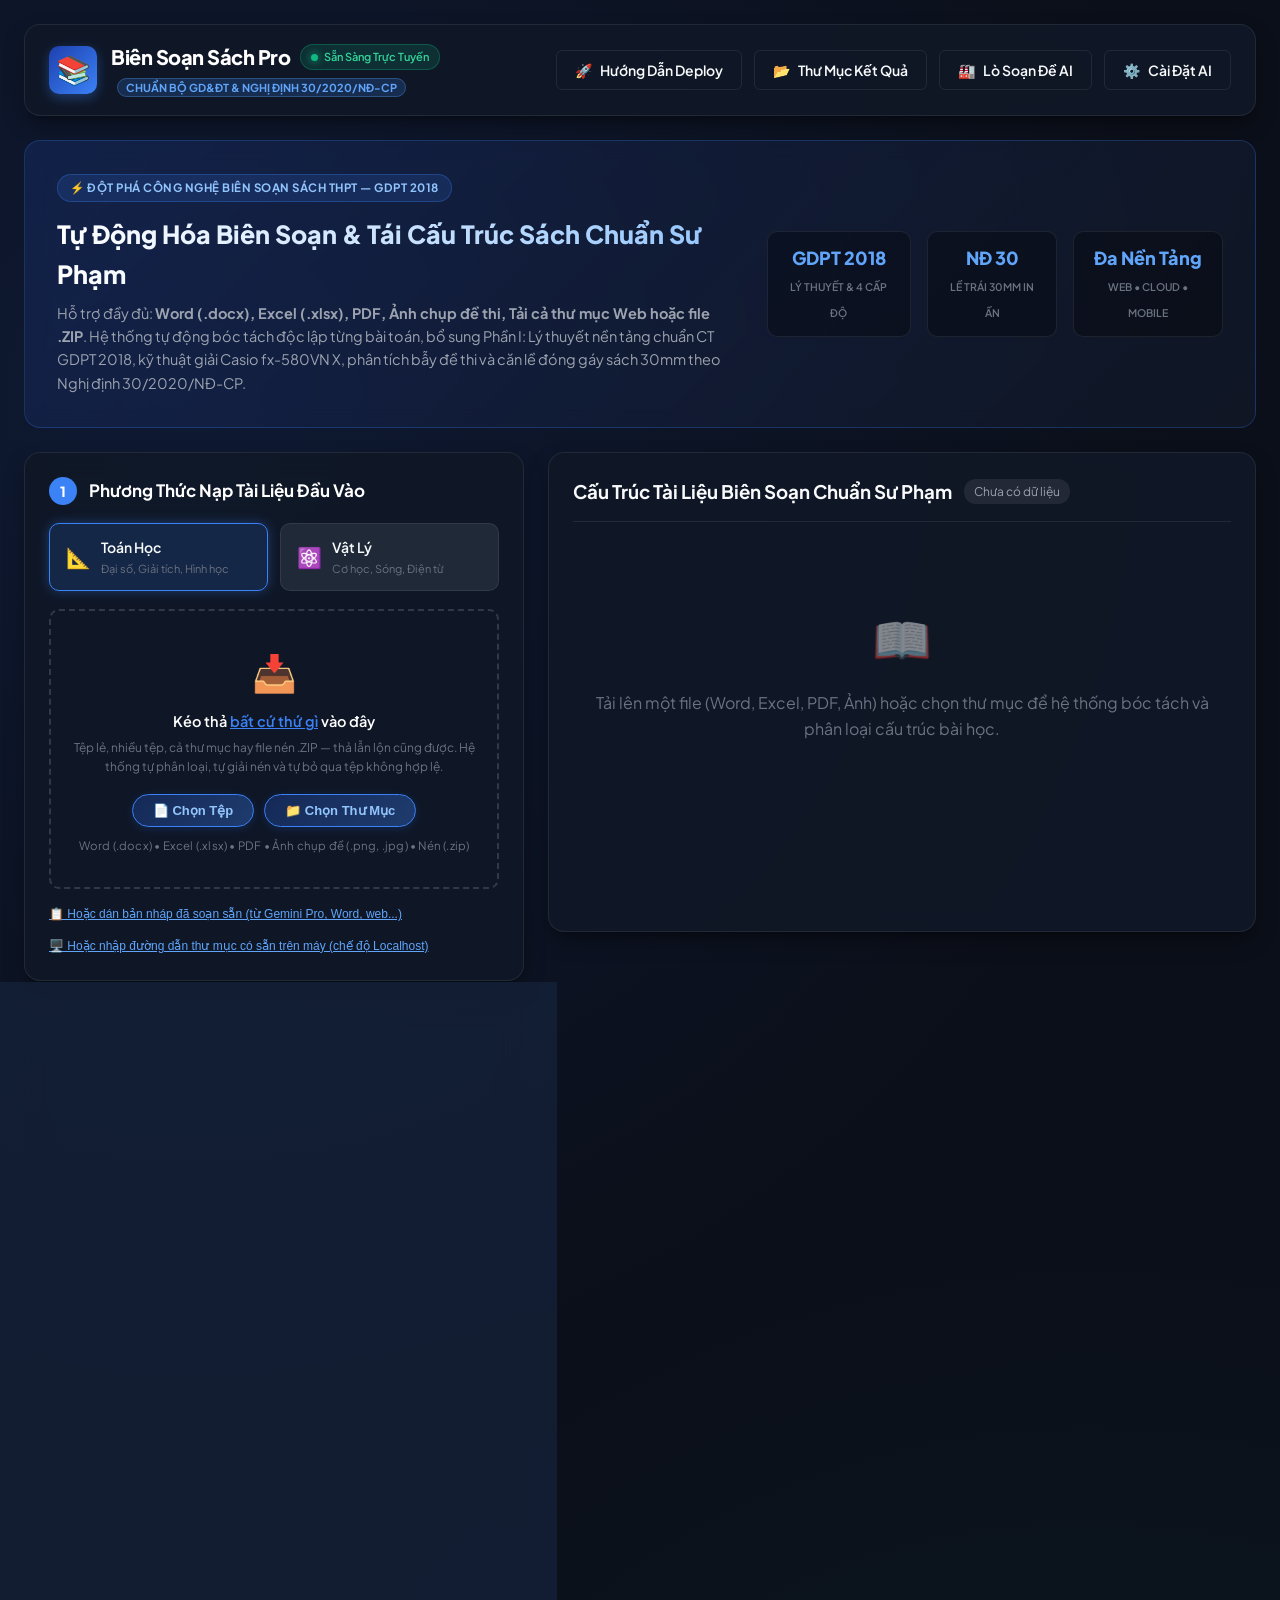
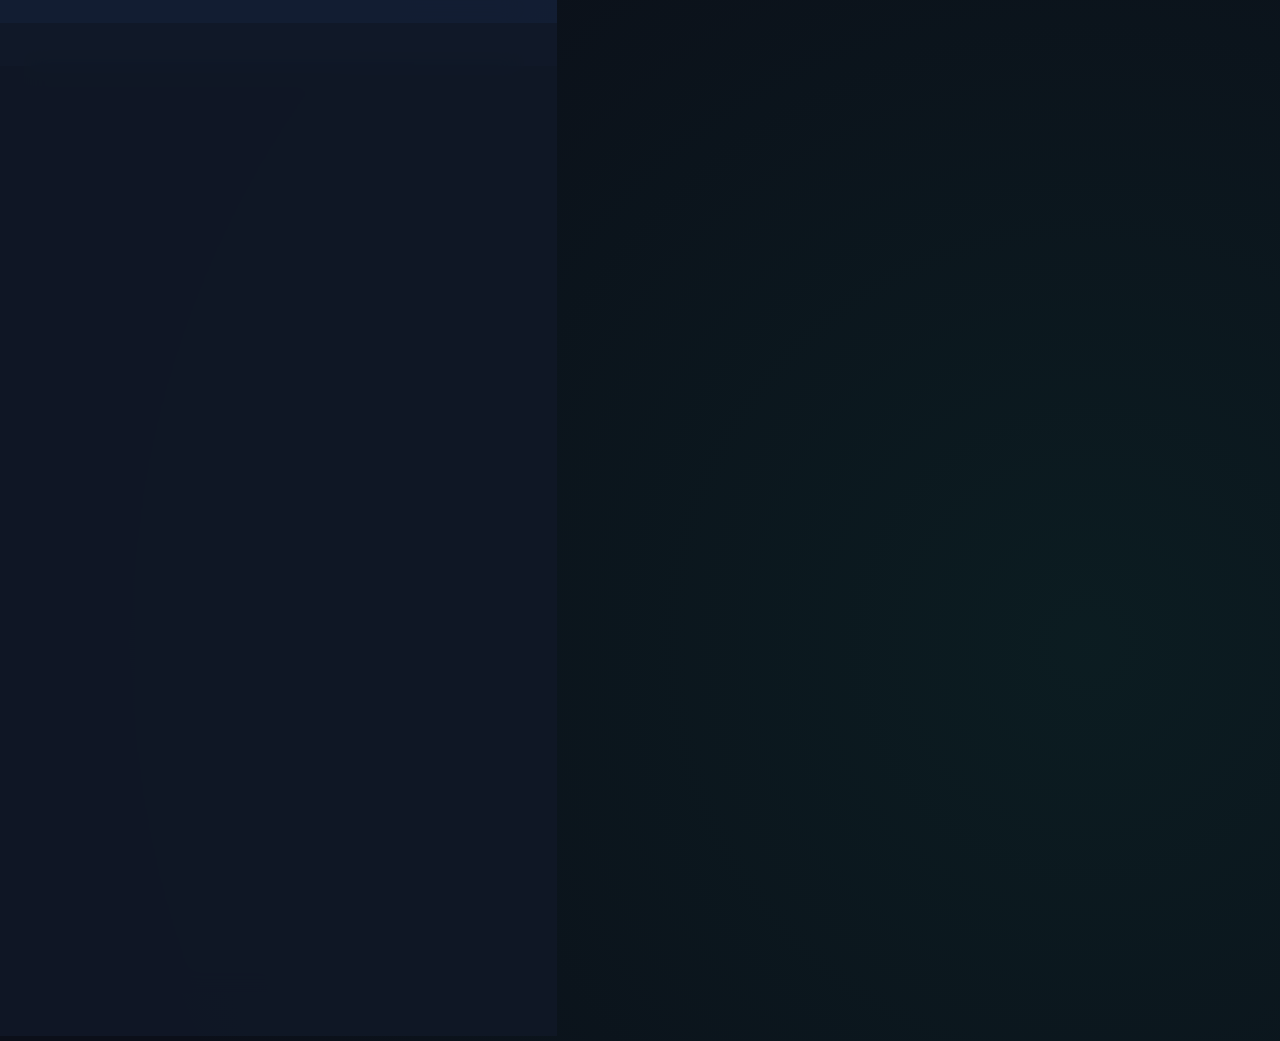
==== commit 66588f97: "feat: Bo han Render, chay o may; bit hai lo hong im lang; chuyen de co bo dung rieng BO RENDER. Do d" ====
--- a/templates/index.html
+++ b/templates/index.html
@@ -517,8 +517,10 @@
                         <div class="input-with-button">
                             <input type="password" id="gemini-api-key" class="form-control" placeholder="Dán khóa API của bạn (AIzaSy...)">
                             <button id="btn-toggle-key" class="btn-small" type="button">Hiện</button>
+                            <button id="btn-thu-khoa-gemini" class="btn-small" type="button">Thử khóa</button>
                         </div>
                         <div id="key-status" class="key-status">Chưa có khóa — đang dùng Bộ máy Offline</div>
+                        <div id="ket-qua-thu-gemini" class="key-status hidden"></div>
                         <p class="field-hint">
                             🔒 <strong>Khóa chỉ được lưu trên trình duyệt của chính bạn</strong> và gửi kèm từng lượt biên soạn.
                             Máy chủ không lưu lại và không dùng chung với ai. Người khác vào trang này phải dán khóa của họ,
@@ -549,8 +551,10 @@
                         <div class="input-with-button">
                             <input type="password" id="claude-api-key" class="form-control" placeholder="Dán khóa API của bạn (sk-ant-...)">
                             <button id="btn-toggle-claude-key" class="btn-small" type="button">Hiện</button>
+                            <button id="btn-thu-khoa-claude" class="btn-small" type="button">Thử khóa</button>
                         </div>
                         <div id="claude-key-status" class="key-status">Chưa có khóa — đang dùng Bộ máy Offline</div>
+                        <div id="ket-qua-thu-claude" class="key-status hidden"></div>
                         <p class="field-hint">
                             🔒 <strong>Khóa chỉ được lưu trên trình duyệt của chính bạn</strong> và gửi kèm từng lượt biên soạn,
                             y như khóa Gemini. Máy chủ không lưu lại và không dùng chung với ai.
@@ -697,26 +701,28 @@
         <div id="modal-deploy" class="modal-overlay hidden">
             <div class="modal-box">
                 <div class="modal-header">
-                    <h3>🚀 Hướng Dẫn Triển Khai Web (Cloud Deployment)</h3>
+                    <h3>💻 Chạy Phần Mềm Trên Máy Của Bạn</h3>
                     <button id="btn-close-deploy" class="btn-close">✕</button>
                 </div>
                 <div class="modal-body deploy-modal-content">
-                    <p class="deploy-intro">Ứng dụng đã được tích hợp sẵn <strong>Dockerfile, requirements.txt và host binding 0.0.0.0</strong>, sẵn sàng triển khai 1-click lên bất kỳ dịch vụ Cloud nào:</p>
-                    
+                    <p class="deploy-intro">Phần mềm này được thiết kế để <strong>chạy ngay trên máy bạn</strong>. Chạy ở máy thì mở thẳng được kho tài liệu trong ổ đĩa, khởi động trong một giây, ngân hàng câu hỏi không bị mất, và khóa API đã lưu sẵn nên không phải dán lại.</p>
+
                     <div class="deploy-card">
-                        <h4>1. Triển khai qua Docker</h4>
-                        <code>docker build -t bien-soan-sach .<br>docker run -p 8501:8501 bien-soan-sach</code>
+                        <h4>1. Cách chạy hằng ngày</h4>
+                        <p>Bấm đúp vào <code>Chay_Ung_Dung.bat</code> trong thư mục phần mềm. Trình duyệt tự mở ở <code>http://127.0.0.1:8501</code>.</p>
+                        <p>Muốn tiện hơn, chạy <code>Tao_Shortcut_Desktop.bat</code> một lần để có lối tắt ngoài màn hình.</p>
                     </div>
 
                     <div class="deploy-card">
-                        <h4>2. Triển khai Render.com / Railway / Cloud Run</h4>
-                        <p><strong>Build Command:</strong> <code>pip install -r requirements.txt</code></p>
-                        <p><strong>Start Command:</strong> <code>python app.py</code> hoặc <code>uvicorn app:app --host 0.0.0.0 --port $PORT</code></p>
+                        <h4>2. Khi cài trên một máy mới</h4>
+                        <p>Cài Python 3.10 trở lên, rồi mở thư mục phần mềm và chạy:</p>
+                        <code>pip install -r requirements.txt</code>
+                        <p>Sau đó bấm đúp <code>Chay_Ung_Dung.bat</code> như bình thường.</p>
                     </div>
 
                     <div class="deploy-card">
-                        <h4>3. Triển khai VPS Linux (Ubuntu / Debian)</h4>
-                        <code>git clone &lt;repo&gt;<br>pip install -r requirements.txt<br>nohup python app.py &</code>
+                        <h4>3. Nếu muốn người khác truy cập được</h4>
+                        <p>Phần mềm chạy ở máy bạn nên mặc định chỉ mình bạn dùng. Nếu cần mở cho đồng nghiệp, <strong>bắt buộc</strong> đặt biến môi trường <code>APP_ACCESS_TOKEN</code> trước — không có nó thì bất kỳ ai vào được địa chỉ đều đọc được ổ đĩa và tiêu được khóa API của bạn.</p>
                     </div>
                 </div>
                 <div class="modal-footer">
--- a/static/style.css
+++ b/static/style.css
@@ -1704,6 +1704,22 @@
     color: #60A5FA;
 }
 
+/* Kết quả bấm nút "Thử khóa". Giữ xuống dòng vì phần chi tiết lỗi do máy chủ
+   trả về thường dài và cần đọc nguyên văn. */
+.key-ok {
+    background: rgba(34, 197, 94, 0.10);
+    border-color: rgba(34, 197, 94, 0.30);
+    color: #4ADE80;
+    white-space: pre-wrap;
+}
+
+.key-loi {
+    background: rgba(239, 68, 68, 0.10);
+    border-color: rgba(239, 68, 68, 0.32);
+    color: #FCA5A5;
+    white-space: pre-wrap;
+}
+
 /* ==========================================================
    MÀN HÌNH KHÓA TRUY CẬP NỘI BỘ
    ========================================================== */
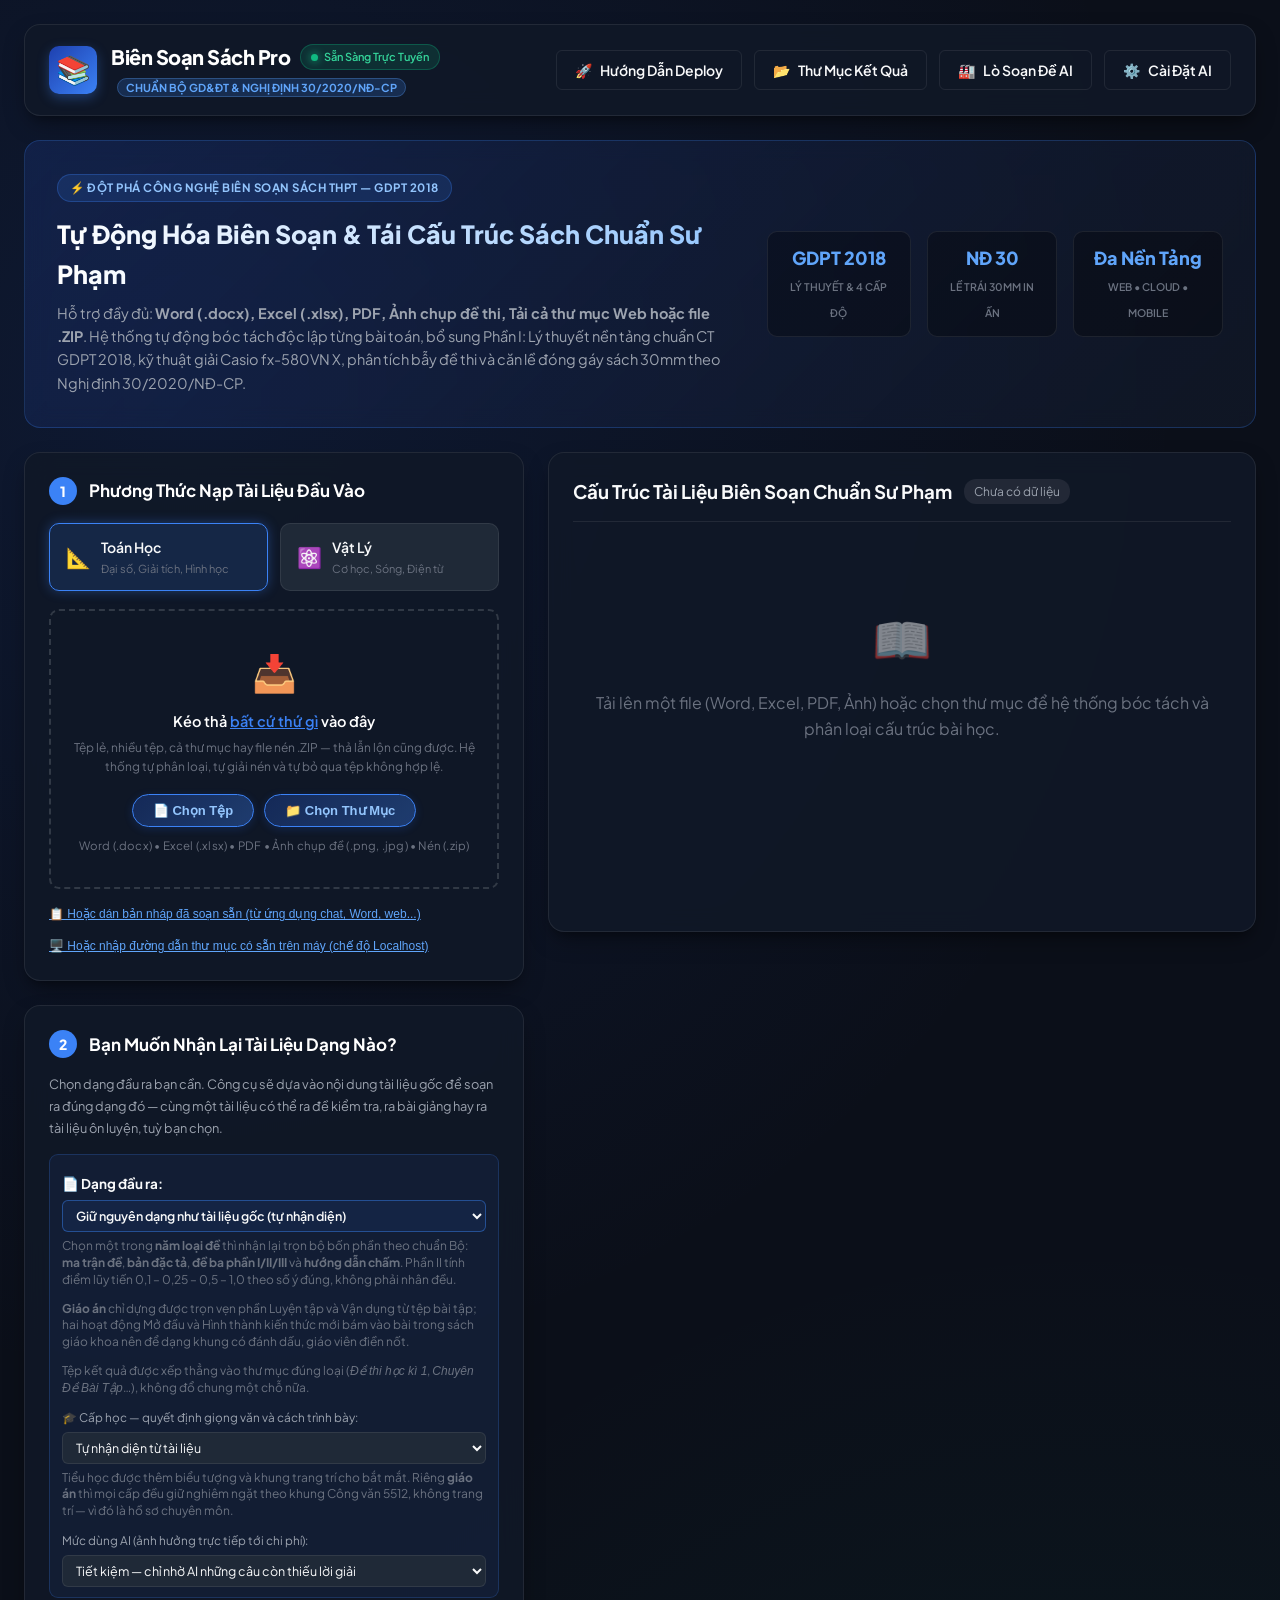
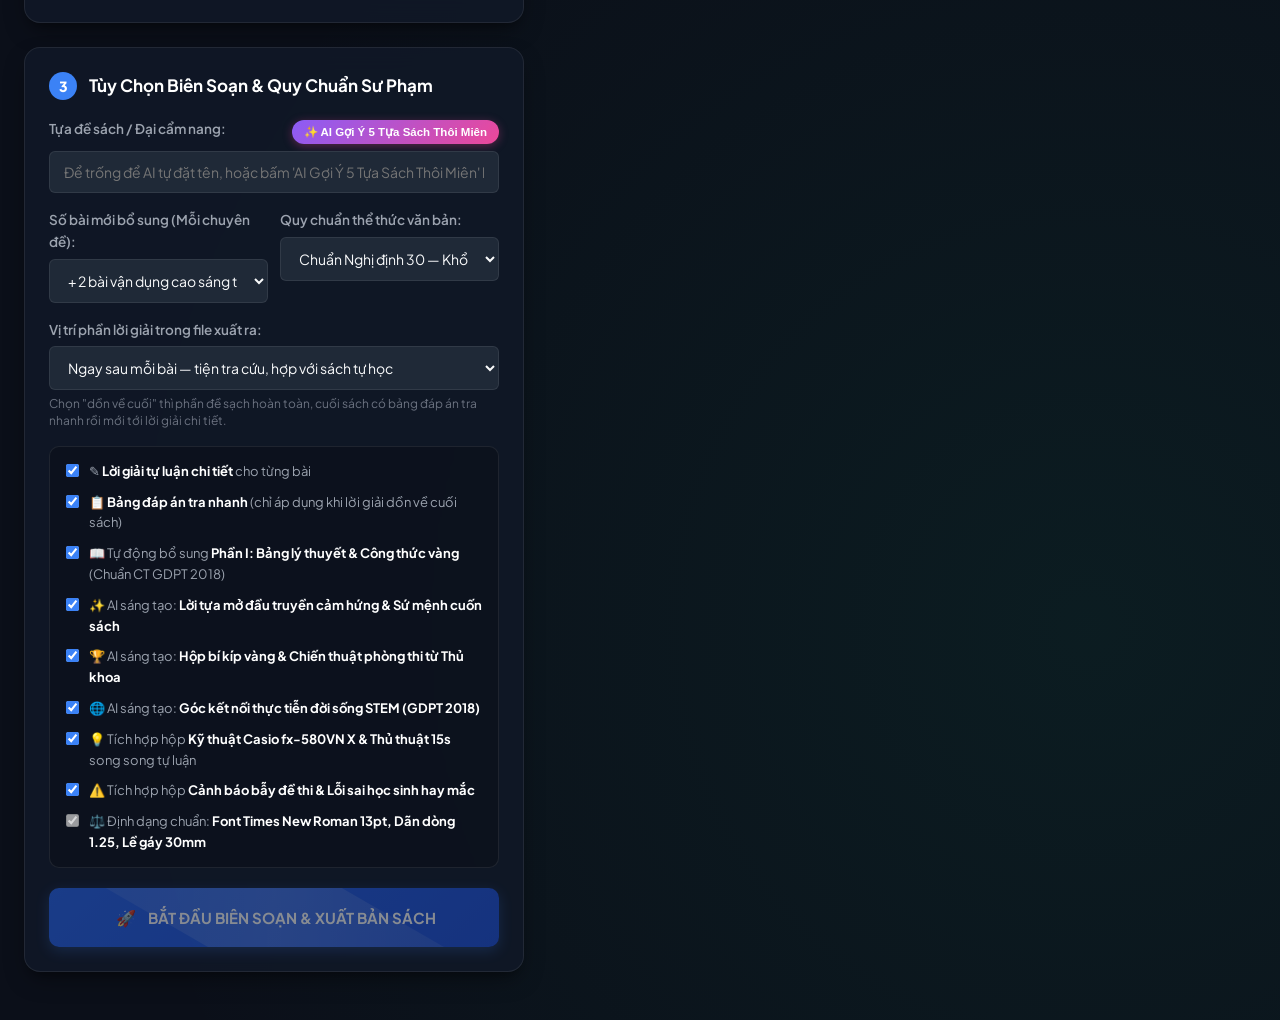
==== commit 5cb114cb: "refactor: Bo han Gemini — chi con Claude (Buoc 1/6 cua ke hoach tach ba app) Chu du an chot bo hang " ====
--- a/templates/index.html
+++ b/templates/index.html
@@ -33,7 +33,7 @@
                 <button id="btn-forge" class="btn btn-outline" title="Dùng AI soạn câu hỏi mới cho ngân hàng, có thẩm định trước khi nhận">
                     <span class="icon">🏭</span> Lò Soạn Đề AI
                 </button>
-                <button id="btn-settings" class="btn btn-outline" title="Cấu hình Google Gemini AI">
+                <button id="btn-settings" class="btn btn-outline" title="Cấu hình khóa AI">
                     <span class="icon">⚙️</span> Cài Đặt AI
                 </button>
             </div>
@@ -117,17 +117,17 @@
                             <input type="file" id="folder-input" webkitdirectory directory multiple
                                    style="display:none !important;">
 
-                            <!-- DÁN BẢN NHÁP TỪ GEMINI PRO -->
+                            <!-- DÁN BẢN NHÁP SOẠN SẴN -->
                             <div class="paste-zone">
                                 <button type="button" id="toggle-paste" class="btn-link">
-                                    📋 Hoặc dán bản nháp đã soạn sẵn (từ Gemini Pro, Word, web...)
+                                    📋 Hoặc dán bản nháp đã soạn sẵn (từ ứng dụng chat, Word, web...)
                                 </button>
                                 <div id="paste-box" class="paste-box hidden">
                                     <div class="paste-flow">
                                         <strong>Quy trình tiết kiệm nhất:</strong>
                                         <span class="flow-step">1. Lấy câu lệnh mẫu bên dưới</span>
                                         <span class="flow-arrow">→</span>
-                                        <span class="flow-step">2. Dán vào Gemini Pro, cho nó soạn</span>
+                                        <span class="flow-step">2. Dán vào ứng dụng chat, cho nó soạn</span>
                                         <span class="flow-arrow">→</span>
                                         <span class="flow-step">3. Dán kết quả về đây</span>
                                         <span class="flow-arrow">→</span>
@@ -135,7 +135,7 @@
                                     </div>
 
                                     <div class="prompt-row">
-                                        <label for="prompt-kind">Câu lệnh mẫu cho Gemini Pro:</label>
+                                        <label for="prompt-kind">Câu lệnh mẫu để dán vào ứng dụng chat:</label>
                                         <select id="prompt-kind" class="form-control">
                                             <option value="de_thi_2025">Soạn đề thi chuẩn 2025 (3 phần I/II/III)</option>
                                             <option value="de_thi_cu">Soạn đề trắc nghiệm truyền thống (4 phương án)</option>
@@ -298,7 +298,7 @@
                         <div class="form-group">
                             <div class="label-with-action">
                                 <label for="custom-title">Tựa đề sách / Đại cẩm nang:</label>
-                                <button type="button" id="btn-suggest-titles" class="btn-ai-magic" title="Bấm để AI Gemini phân tích và sáng tạo 5 tựa sách cuốn hút người đọc nhất">
+                                <button type="button" id="btn-suggest-titles" class="btn-ai-magic" title="Bấm để AI phân tích và sáng tạo 5 tựa sách cuốn hút người đọc nhất">
                                     ✨ AI Gợi Ý 5 Tựa Sách Thôi Miên
                                 </button>
                             </div>
@@ -314,7 +314,7 @@
                                     </div>
                                 </div>
                                 <div id="ai-titles-list" class="ai-titles-list">
-                                    <div class="ai-title-loading">Đang phân tích tài liệu và kích hoạt động cơ sáng tạo Gemini AI...</div>
+                                    <div class="ai-title-loading">Đang phân tích tài liệu và kích hoạt động cơ sáng tạo...</div>
                                 </div>
                             </div>
                         </div>
@@ -366,15 +366,15 @@
                             </label>
                             <label class="checkbox-row">
                                 <input type="checkbox" id="check-foreword" checked>
-                                <span>✨ AI Gemini sáng tạo: <strong>Lời tựa mở đầu truyền cảm hứng & Sứ mệnh cuốn sách</strong></span>
+                                <span>✨ AI sáng tạo: <strong>Lời tựa mở đầu truyền cảm hứng & Sứ mệnh cuốn sách</strong></span>
                             </label>
                             <label class="checkbox-row">
                                 <input type="checkbox" id="check-secrets" checked>
-                                <span>🏆 AI Gemini sáng tạo: <strong>Hộp bí kíp vàng & Chiến thuật phòng thi từ Thủ khoa</strong></span>
+                                <span>🏆 AI sáng tạo: <strong>Hộp bí kíp vàng & Chiến thuật phòng thi từ Thủ khoa</strong></span>
                             </label>
                             <label class="checkbox-row">
                                 <input type="checkbox" id="check-stem" checked>
-                                <span>🌐 AI Gemini sáng tạo: <strong>Góc kết nối thực tiễn đời sống STEM (GDPT 2018)</strong></span>
+                                <span>🌐 AI sáng tạo: <strong>Góc kết nối thực tiễn đời sống STEM (GDPT 2018)</strong></span>
                             </label>
                             <label class="checkbox-row">
                                 <input type="checkbox" id="check-casio" checked>
@@ -498,54 +498,8 @@
                     <button id="btn-close-modal" class="btn-close">✕</button>
                 </div>
                 <div class="modal-body">
-                    <div class="form-group">
-                        <label for="ai-provider">Dùng AI của nhà nào:</label>
-                        <select id="ai-provider" class="form-control">
-                            <option value="gemini" selected>Google Gemini — có 20 lượt/ngày miễn phí</option>
-                            <option value="claude">Anthropic Claude — không có bậc miễn phí</option>
-                        </select>
-                        <p class="field-hint">
-                            Dán được cả hai khóa rồi đổi qua lại để so bên nào biên soạn tốt hơn.
-                            <strong>Báo cáo thẩm định sẽ ghi rõ tài liệu này do bên nào làm</strong>,
-                            kèm số câu bị bắt lỗi — so bằng số chứ không bằng cảm giác.
-                        </p>
-                    </div>
-
-                    <div id="khoi-gemini">
-                    <div class="form-group">
-                        <label for="gemini-api-key">Gemini API Key của riêng bạn:</label>
-                        <div class="input-with-button">
-                            <input type="password" id="gemini-api-key" class="form-control" placeholder="Dán khóa API của bạn (AIzaSy...)">
-                            <button id="btn-toggle-key" class="btn-small" type="button">Hiện</button>
-                            <button id="btn-thu-khoa-gemini" class="btn-small" type="button">Thử khóa</button>
-                        </div>
-                        <div id="key-status" class="key-status">Chưa có khóa — đang dùng Bộ máy Offline</div>
-                        <div id="ket-qua-thu-gemini" class="key-status hidden"></div>
-                        <p class="field-hint">
-                            🔒 <strong>Khóa chỉ được lưu trên trình duyệt của chính bạn</strong> và gửi kèm từng lượt biên soạn.
-                            Máy chủ không lưu lại và không dùng chung với ai. Người khác vào trang này phải dán khóa của họ,
-                            mỗi người tiêu hạn mức trên tài khoản Google của riêng mình.
-                        </p>
-                        <p class="field-hint">
-                            Lấy API Key miễn phí tại <a href="https://aistudio.google.com/app/apikey" target="_blank">Google AI Studio</a>.
-                            Để trống thì ứng dụng vẫn chạy bằng <strong>Bộ máy Toán học Thông minh Offline</strong>.
-                        </p>
-                    </div>
-
-                    <div class="form-group">
-                        <label for="gemini-model">Mô hình AI:</label>
-                        <select id="gemini-model" class="form-control">
-                            <option value="gemini-3.6-flash" selected>Gemini 3.6 Flash — nhanh, tiết kiệm hạn mức (khuyên dùng)</option>
-                            <option value="gemini-3.6-pro">Gemini 3.6 Pro — lời giải sâu hơn, tốn hạn mức hơn</option>
-                            <option value="gemini-2.5-flash">Gemini 2.5 Flash</option>
-                            <option value="gemini-2.5-pro">Gemini 2.5 Pro</option>
-                            <option value="gemini-2.0-flash">Gemini 2.0 Flash</option>
-                        </select>
-                        <p class="field-hint">Mô hình áp dụng cho riêng bạn, không ảnh hưởng người khác đang dùng trang.</p>
-                    </div>
-                    </div><!-- /khoi-gemini -->
-
-                    <div id="khoi-claude" class="hidden">
+
+                    <div id="khoi-claude">
                     <div class="form-group">
                         <label for="claude-api-key">Claude API Key của riêng bạn:</label>
                         <div class="input-with-button">
@@ -557,11 +511,11 @@
                         <div id="ket-qua-thu-claude" class="key-status hidden"></div>
                         <p class="field-hint">
                             🔒 <strong>Khóa chỉ được lưu trên trình duyệt của chính bạn</strong> và gửi kèm từng lượt biên soạn,
-                            y như khóa Gemini. Máy chủ không lưu lại và không dùng chung với ai.
+                            Máy chủ không lưu lại và không dùng chung với ai.
                         </p>
                         <p class="field-hint">
                             Lấy khóa tại <a href="https://console.anthropic.com/settings/keys" target="_blank" rel="noopener">console.anthropic.com</a>.
-                            ⚠️ <strong>Claude không có bậc miễn phí</strong> như Gemini — cần nạp tín dụng vào tài khoản trước,
+                            ⚠️ <strong>Claude không có bậc miễn phí</strong> — cần nạp tín dụng vào tài khoản trước,
                             tính tiền ngay từ lượt gọi đầu tiên.
                         </p>
                     </div>
@@ -659,7 +613,7 @@
                         </button>
                         <p class="field-hint">
                             Mỗi lượt soạn tốn <strong>2 lượt gọi API</strong> (1 soạn + 1 giải lại đối chiếu),
-                            không phụ thuộc số câu. Gói Gemini miễn phí cho 20 lượt/ngày.
+                            không phụ thuộc số câu.
                         </p>
                     </div>
 
